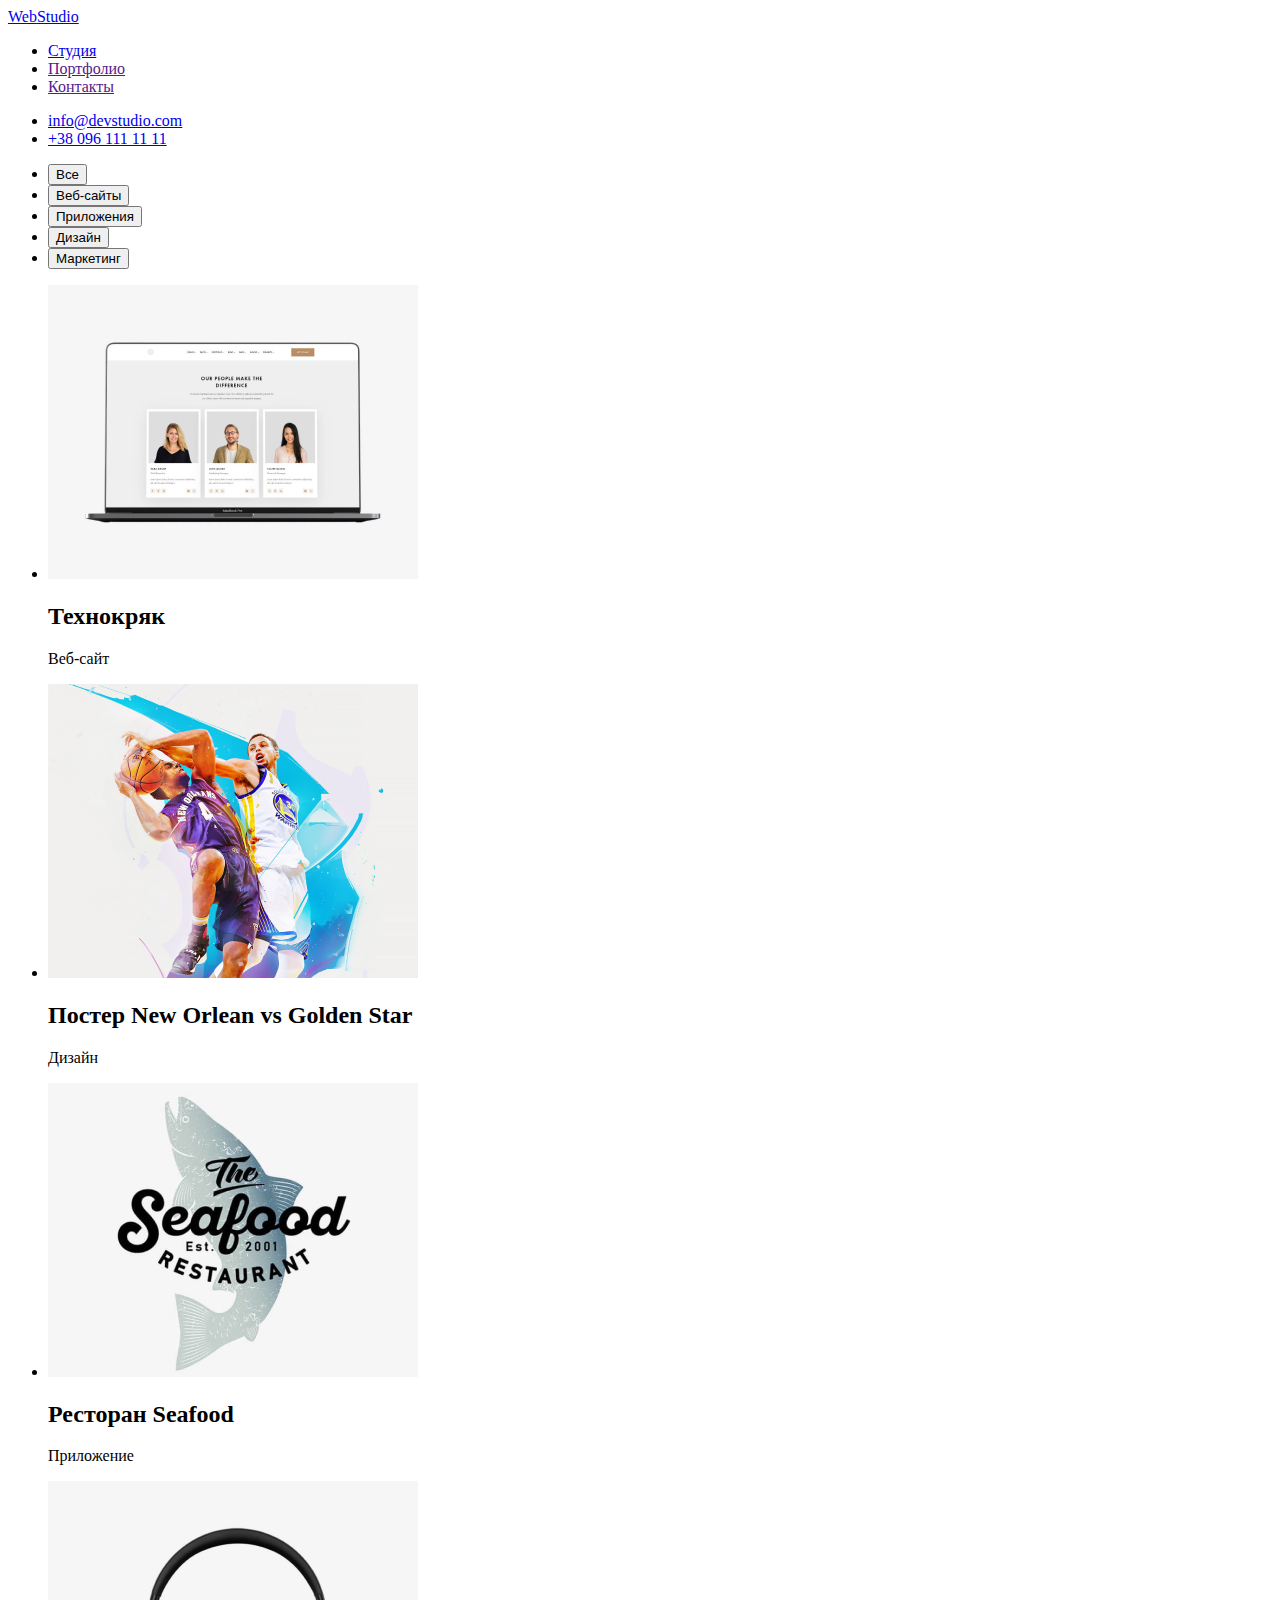
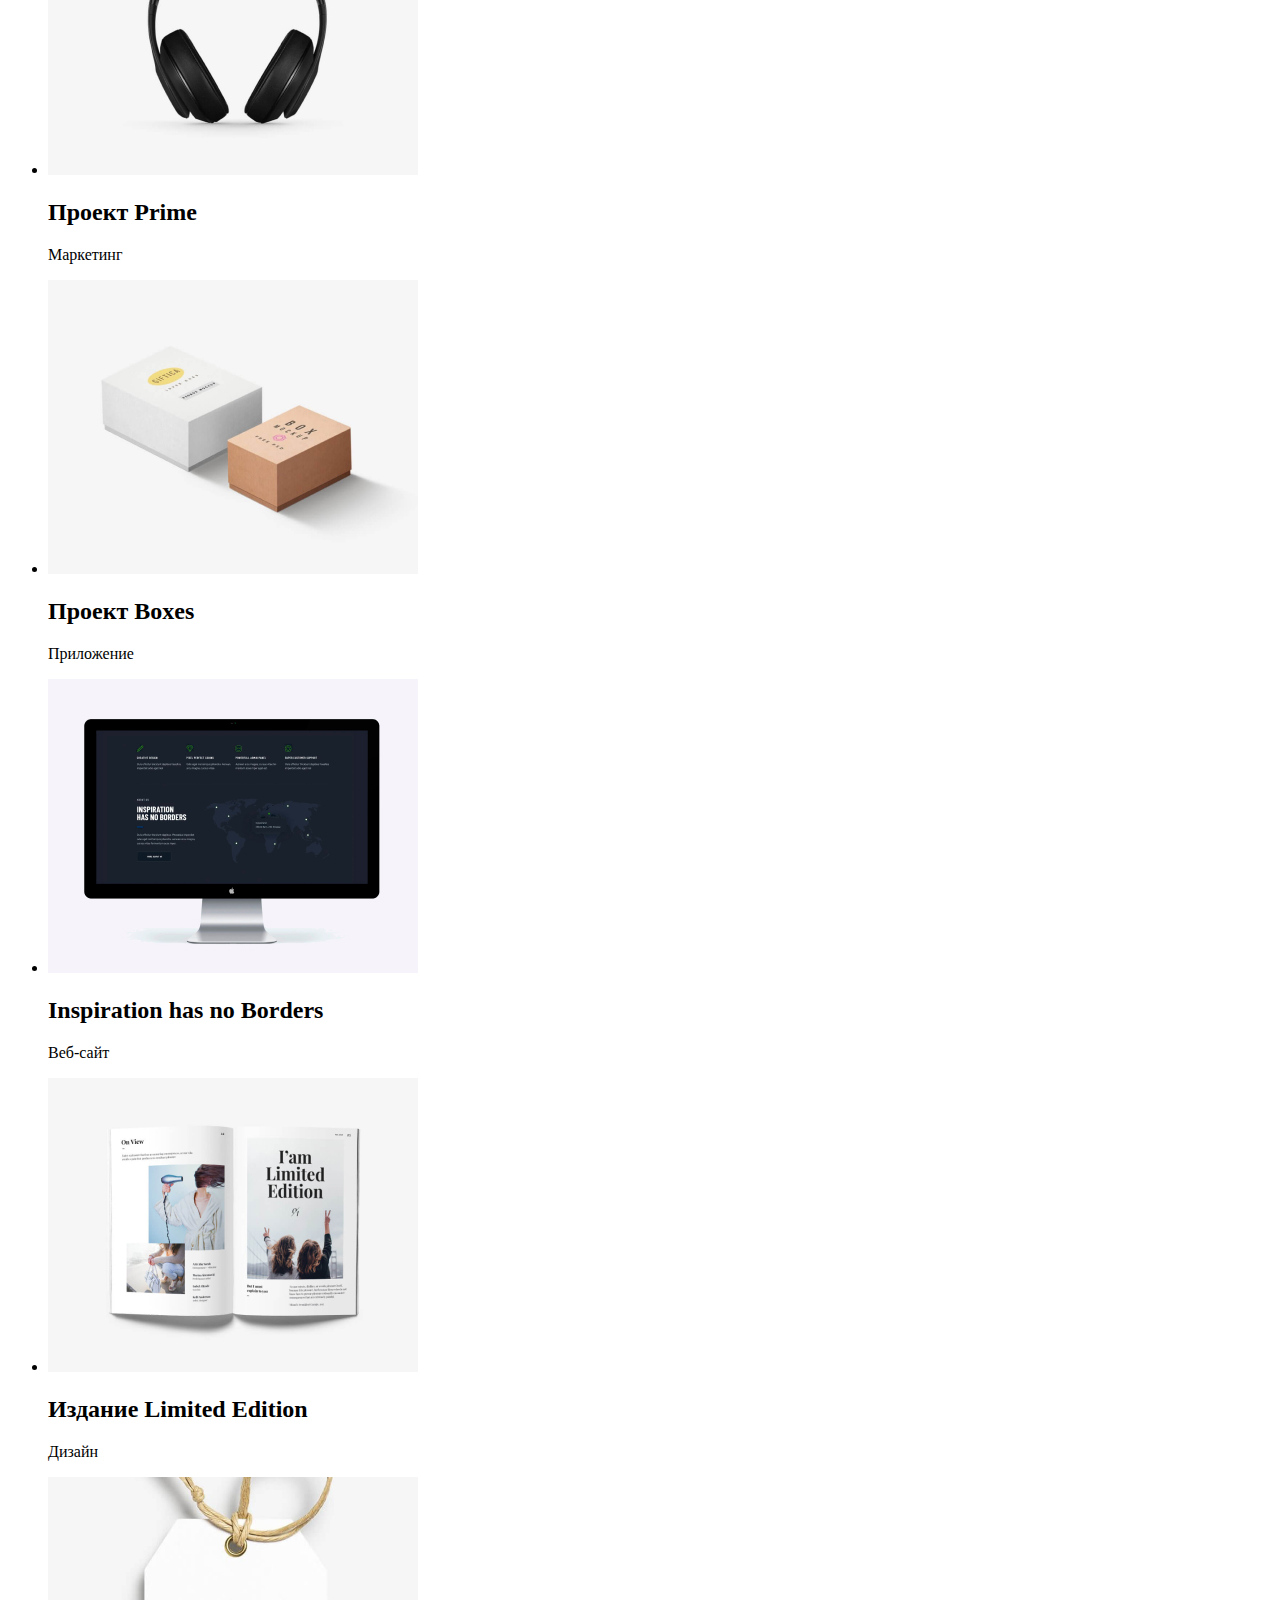
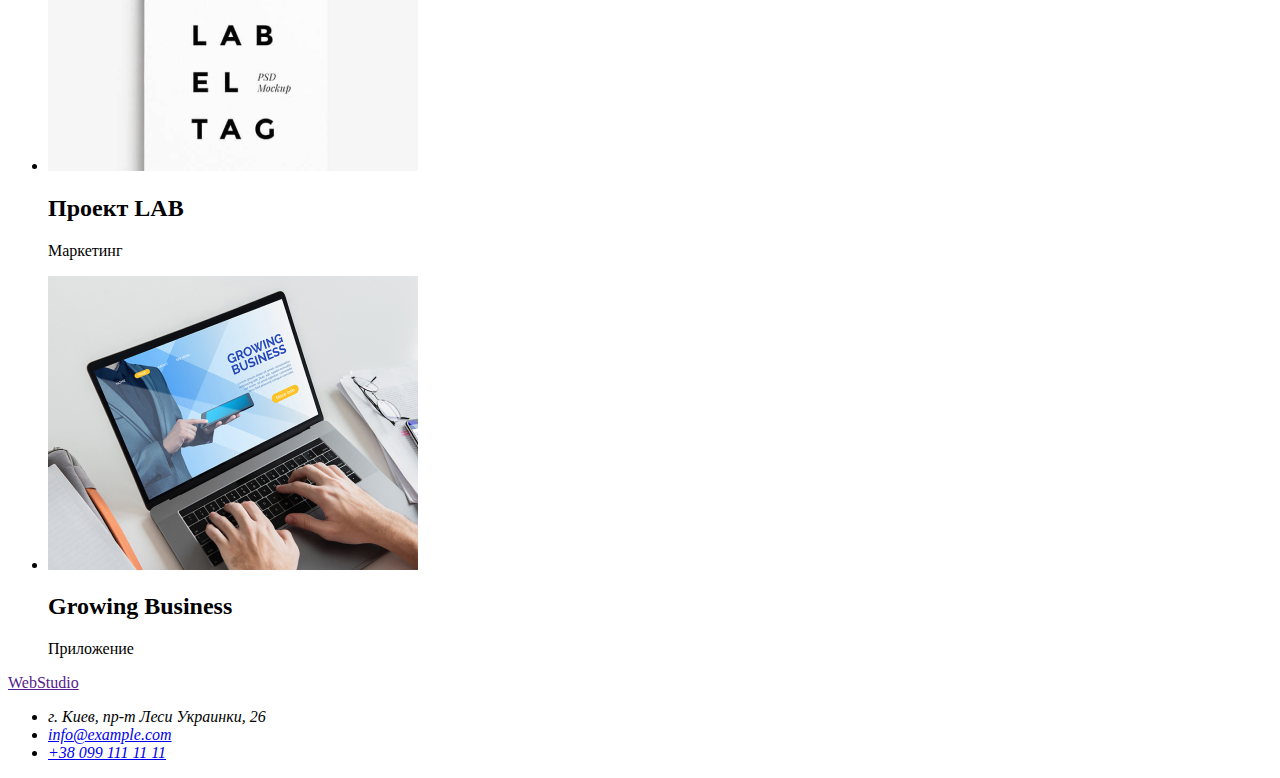
==== portfolio.html @ 27978f47 "Update portfolio.html" ====
<!DOCTYPE html>
<html lang="ru">
<head>
    <meta charset="UTF-8">
    <meta http-equiv="X-UA-Compatible" content="IE=edge">
    <meta name="viewport" content="width=device-width, initial-scale=1.0">
    <title>Портфолио</title>
</head>
<body>
    
<!--site header-->
<header>
    <nav>
        <a href="/index.html" class="logo"><span class="logo-web">Web</span><span>Studio</span>
        </a>

        <ul class="site-nav list">
            <li><a href="./index.html" class="link">Студия</a></li>
            <li><a href="" class="link">Портфолио</a></li>
            <li><a href="" class="link">Контакты</a></li>
        </ul>
    </nav>

    <ul class="site-contacts list">
        <li><a href="mailto:info@devstudio.com" class="contacts">info@devstudio.com</a></li>
        <li><a href="tel:+380961111111" class="contacts">+38 096 111 11 11</a></li>
    </ul>
</header>
<main>

<!--FILTERS-->
    <div>
        <ul>
            <li>
                <button>Все</button>
            </li>
            <li>
                <button>Веб-сайты</button>
            </li>
            <li>
                <button>Приложения</button>
            </li>
            <li>
                <button>Дизайн</button>
            </li>
            <li>
                <button>Маркетинг</button>
            </li>
        </ul>
    </div>

<!--PORTFOLIO-->
    <div>
        <ul>
            <li>
                <img src="./images/portfolio/web-sites/tehno.jpg" alt="">
                <h2>Технокряк</h2>
                <p>Веб-сайт</p>
            </li>
            <li>
                <img src="./images/portfolio/design/no-vs-gs.jpg" alt="">
                <h2>Постер <span lang="en">New Orlean vs Golden Star</span></h2>
                <p>Дизайн</p>
            </li>
            <li>
                <img src="./images/portfolio/applications/seafood.jpg" alt="">
                <h2>Ресторан <span lang="en">Seafood</span></h2>
                <p>Приложение</p>
            </li>
            <li>
                <img src="./images/portfolio/marketing/prime.jpg" alt="">
                <h2>Проект <span lang="en">Prime</span></h2>
                <p>Маркетинг</p>
            </li>
            <li>
                <img src="./images/portfolio/applications/boxes.jpg" alt="">
                <h2>Проект <span lang="en">Boxes</span></h2>
                <p>Приложение</p>
            </li>
            <li>
                <img src="./images/portfolio/web-sites/i-h-n-b.jpg" alt="">
                <h2 lang="en">Inspiration has no Borders</h2>
                <p>Веб-сайт</p>
            </li>
            <li>
                <img src="./images/portfolio/design/le.jpg" alt="">
                <h2>Издание <span lang="en">Limited Edition</span></h2>
                <p>Дизайн</p>
            </li>
            <li>
                <img src="./images/portfolio/marketing/lab.jpg" alt="">
                <h2>Проект <span lang="en">LAB</span></h2>
                <p>Маркетинг</p>
            </li>
            <li>
                <img src="./images/portfolio/applications/gb.jpg" alt="">
                <h2 lang="en">Growing Business</h2>
                <p>Приложение</p>
            </li>
        </ul>
    </div>

</main>

<!--Footer-->
<footer>
    <a href="">WebStudio</a>
    <!--Address-->
    <address>
        <ul>
            <li>г. Киев, пр-т Леси Украинки, 26</li>
            <li>
                <a href="mailto:info@example.com">info@example.com</a>
            </li>
            <li>
                <a href="tel:+380991111111">+38 099 111 11 11</a>
            </li>
        </ul>
    </address>
</footer>
</body>
</html>
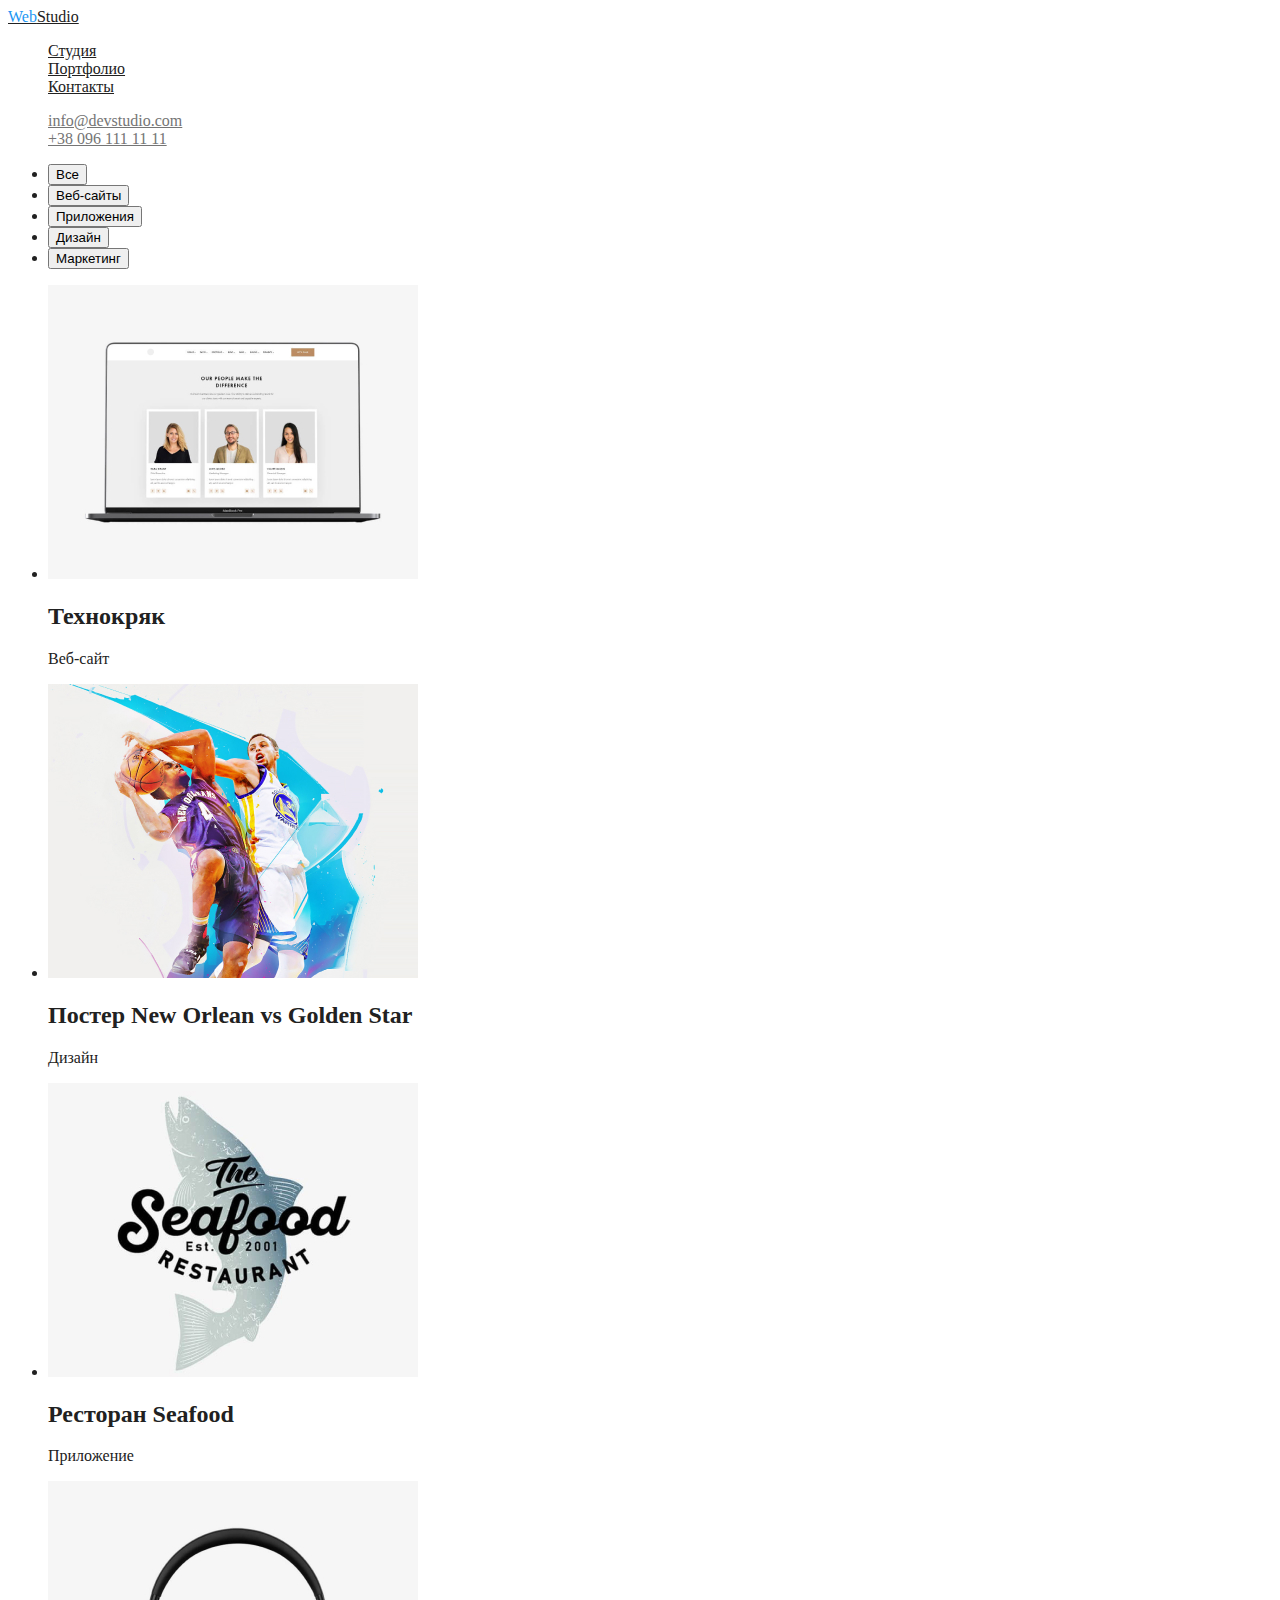
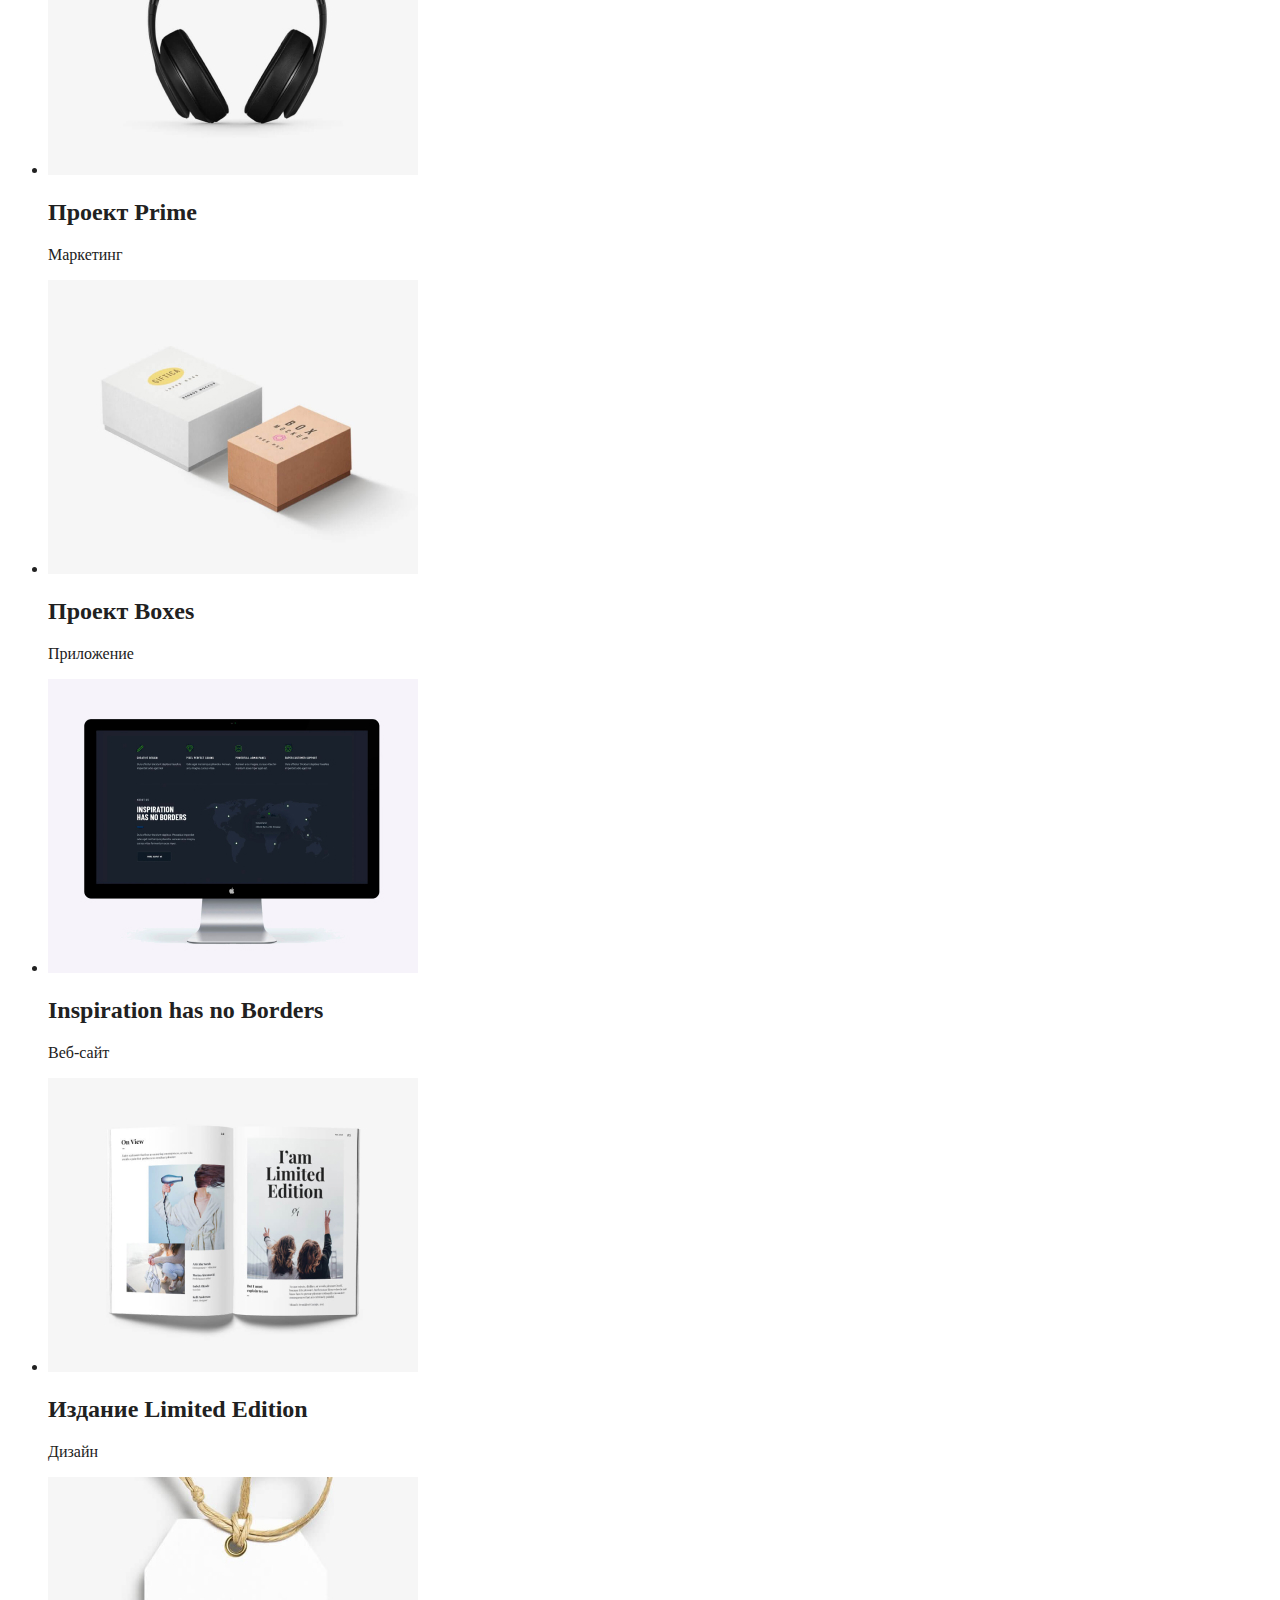
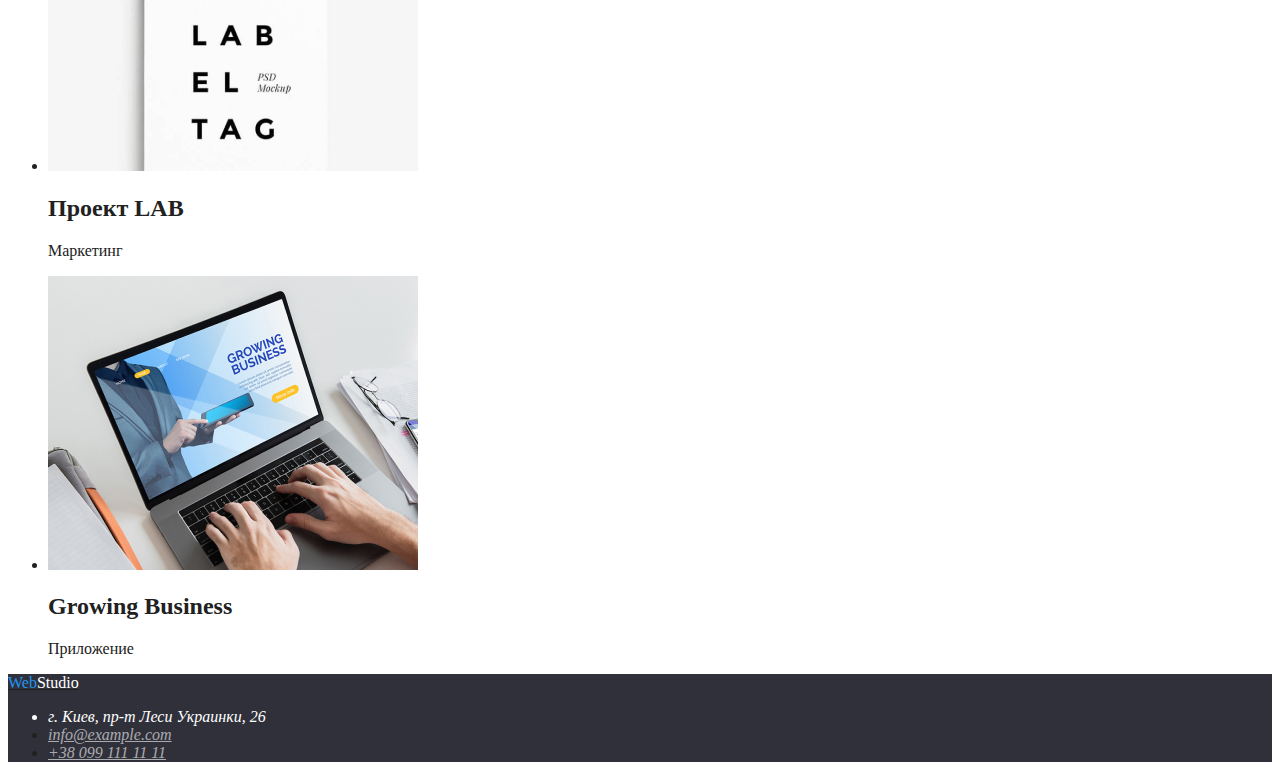
==== commit 4a75131b: "update FOOTER" ====
--- a/portfolio.html
+++ b/portfolio.html
@@ -5,6 +5,7 @@
     <meta http-equiv="X-UA-Compatible" content="IE=edge">
     <meta name="viewport" content="width=device-width, initial-scale=1.0">
     <title>Портфолио</title>
+    <link rel="stylesheet" href="./css/styles.css">
 </head>
 <body>
     
@@ -104,16 +105,17 @@
 
 <!--Footer-->
 <footer>
-    <a href="">WebStudio</a>
+    <a href="/index.html" class="logo"><span class="logo-web">Web</span><span class="logo-studio">Studio</span></a>
+
     <!--Address-->
-    <address>
+    <address class="address">
         <ul>
-            <li>г. Киев, пр-т Леси Украинки, 26</li>
+            <li class="address-in-map">г. Киев, пр-т Леси Украинки, 26</li>
             <li>
-                <a href="mailto:info@example.com">info@example.com</a>
+                <a href="mailto:info@example.com" class="mail">info@example.com</a>
             </li>
             <li>
-                <a href="tel:+380991111111">+38 099 111 11 11</a>
+                <a href="tel:+380991111111" class="tel">+38 099 111 11 11</a>
             </li>
         </ul>
     </address>
--- a/css/styles.css
+++ b/css/styles.css
@@ -0,0 +1,93 @@
+/*INDEX.html styles*/
+
+/* priority text color #212121 */
+/* secondary color of the text #757575 */
+/* emphasis #2196F3 */
+/* wight color #FFFFFF */
+/* main color background #FFFFFF */
+/* secondary background color #2F303A */
+/* third color background #F5F4FA */
+
+:root {
+  --priority-text-color: #212121;
+  --title-text-color: #757575;
+  --accent-color: #2196f3;
+  --wight-color: #ffffff;
+  --secondary-background-color: #2f303a;
+  --team-background-color: #f5f4fa;
+  --address-color: rgba(255, 255, 255, 0.6);
+}
+
+body {
+  background-color: var(--wight-color);
+  color: var(--priority-text-color);
+}
+
+/*LOGO*/
+.logo {
+  color: var(--priority-text-color);
+}
+.logo-web {
+  color: var(--accent-color);
+}
+.logo-studio {
+  color: var(--wight-color);
+}
+
+/*HEDER*/
+.list {
+  list-style: none;
+}
+.site-nav .link {
+  color: var(--priority-text-color);
+}
+.site-nav .link:hover,
+.site-nav .link:focus {
+  color: var(--accent-color);
+}
+.site-contacts .contacts {
+  color: var(--title-text-color);
+}
+.site-contacts .contacts:hover,
+.site-contacts .contacts:focus {
+  color: var(--accent-color);
+}
+
+/*HERO*/
+.hero-text {
+  color: var(--wight-color);
+}
+.hero-btn {
+  background-color: var(--accent-color);
+  color: var(--wight-color);
+}
+.hero {
+  background-color: var(--secondary-background-color);
+}
+
+/*OUR TEAM*/
+.team-profession {
+  color: var(--title-text-color);
+}
+.team {
+  background-color: var(--team-background-color);
+}
+
+/*FEATURES*/
+.features-item {
+  color: var(--title-text-color);
+}
+
+/*FOOTER*/
+footer {
+  background-color: var(--secondary-background-color);
+}
+
+/*ADDRESS*/
+.address-in-map {
+  color: var(--wight-color);
+}
+.tel,
+.mail {
+  color: var(--address-color);
+}
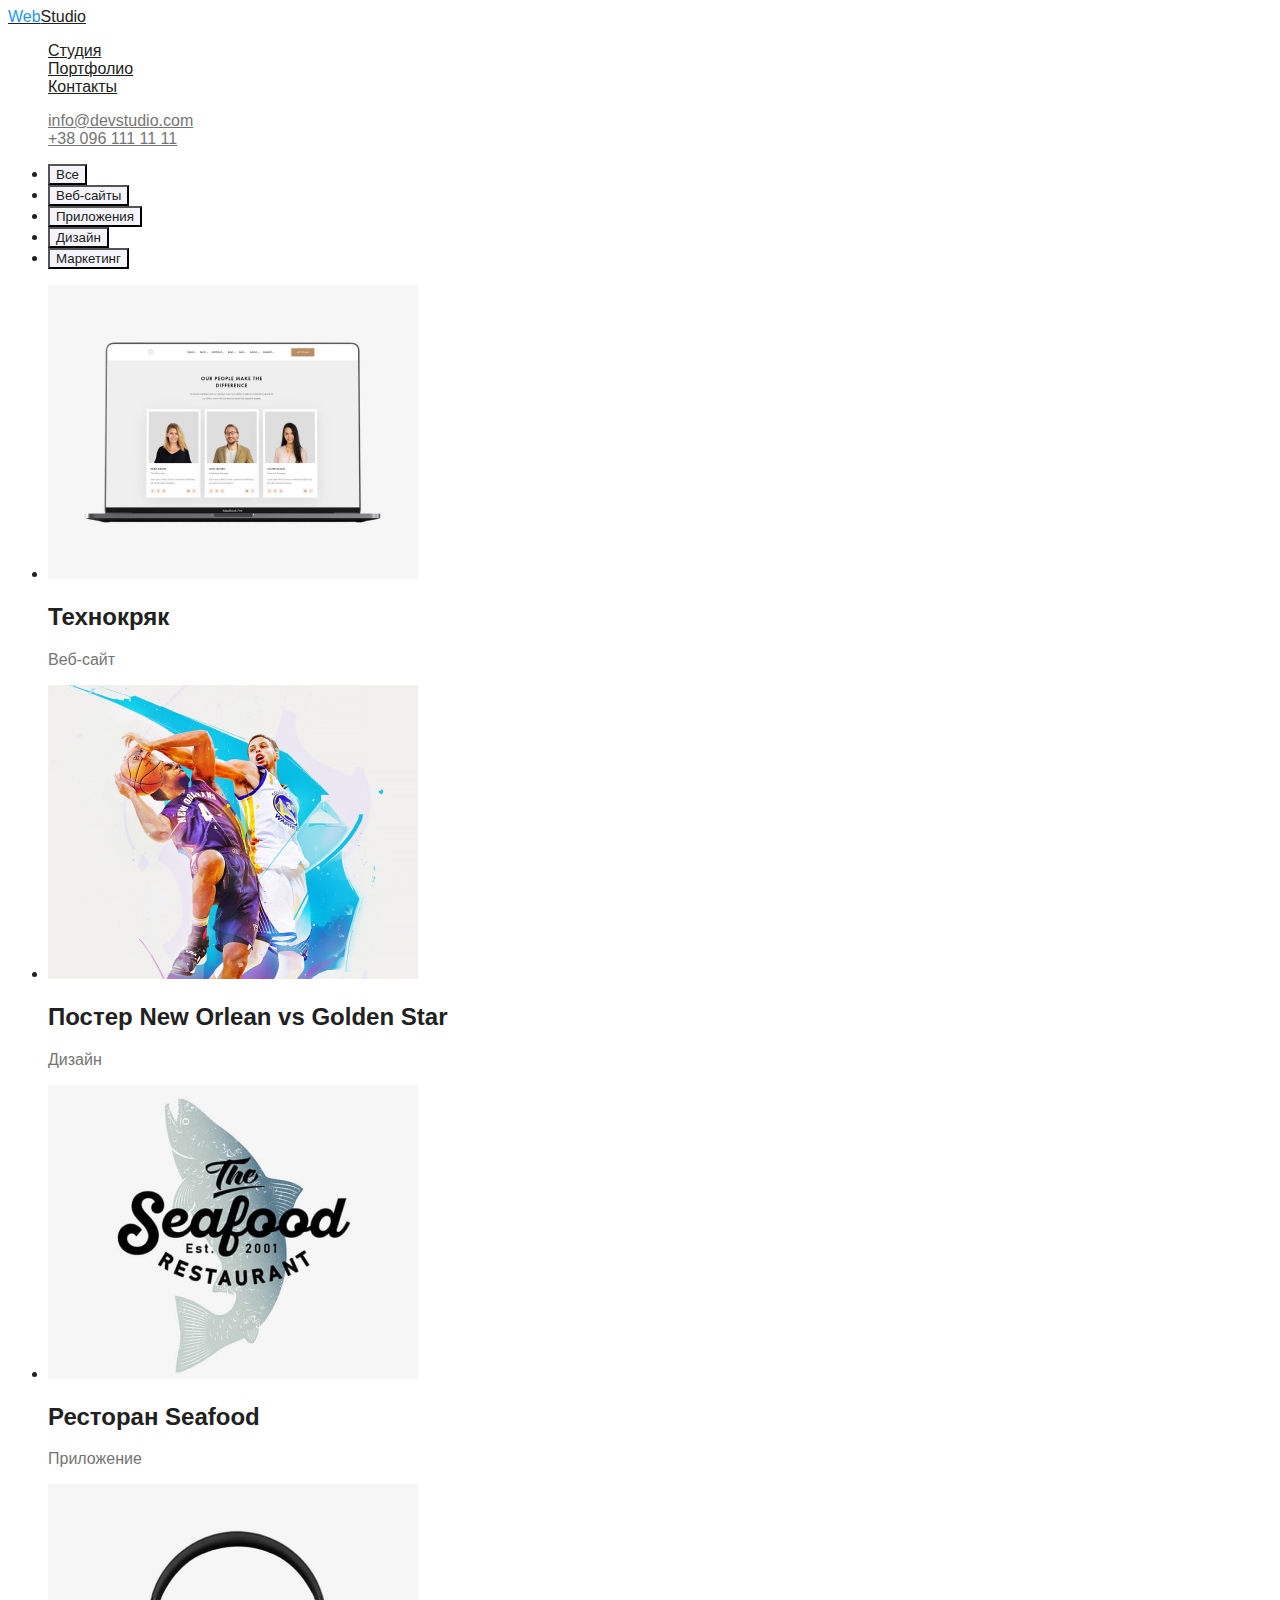
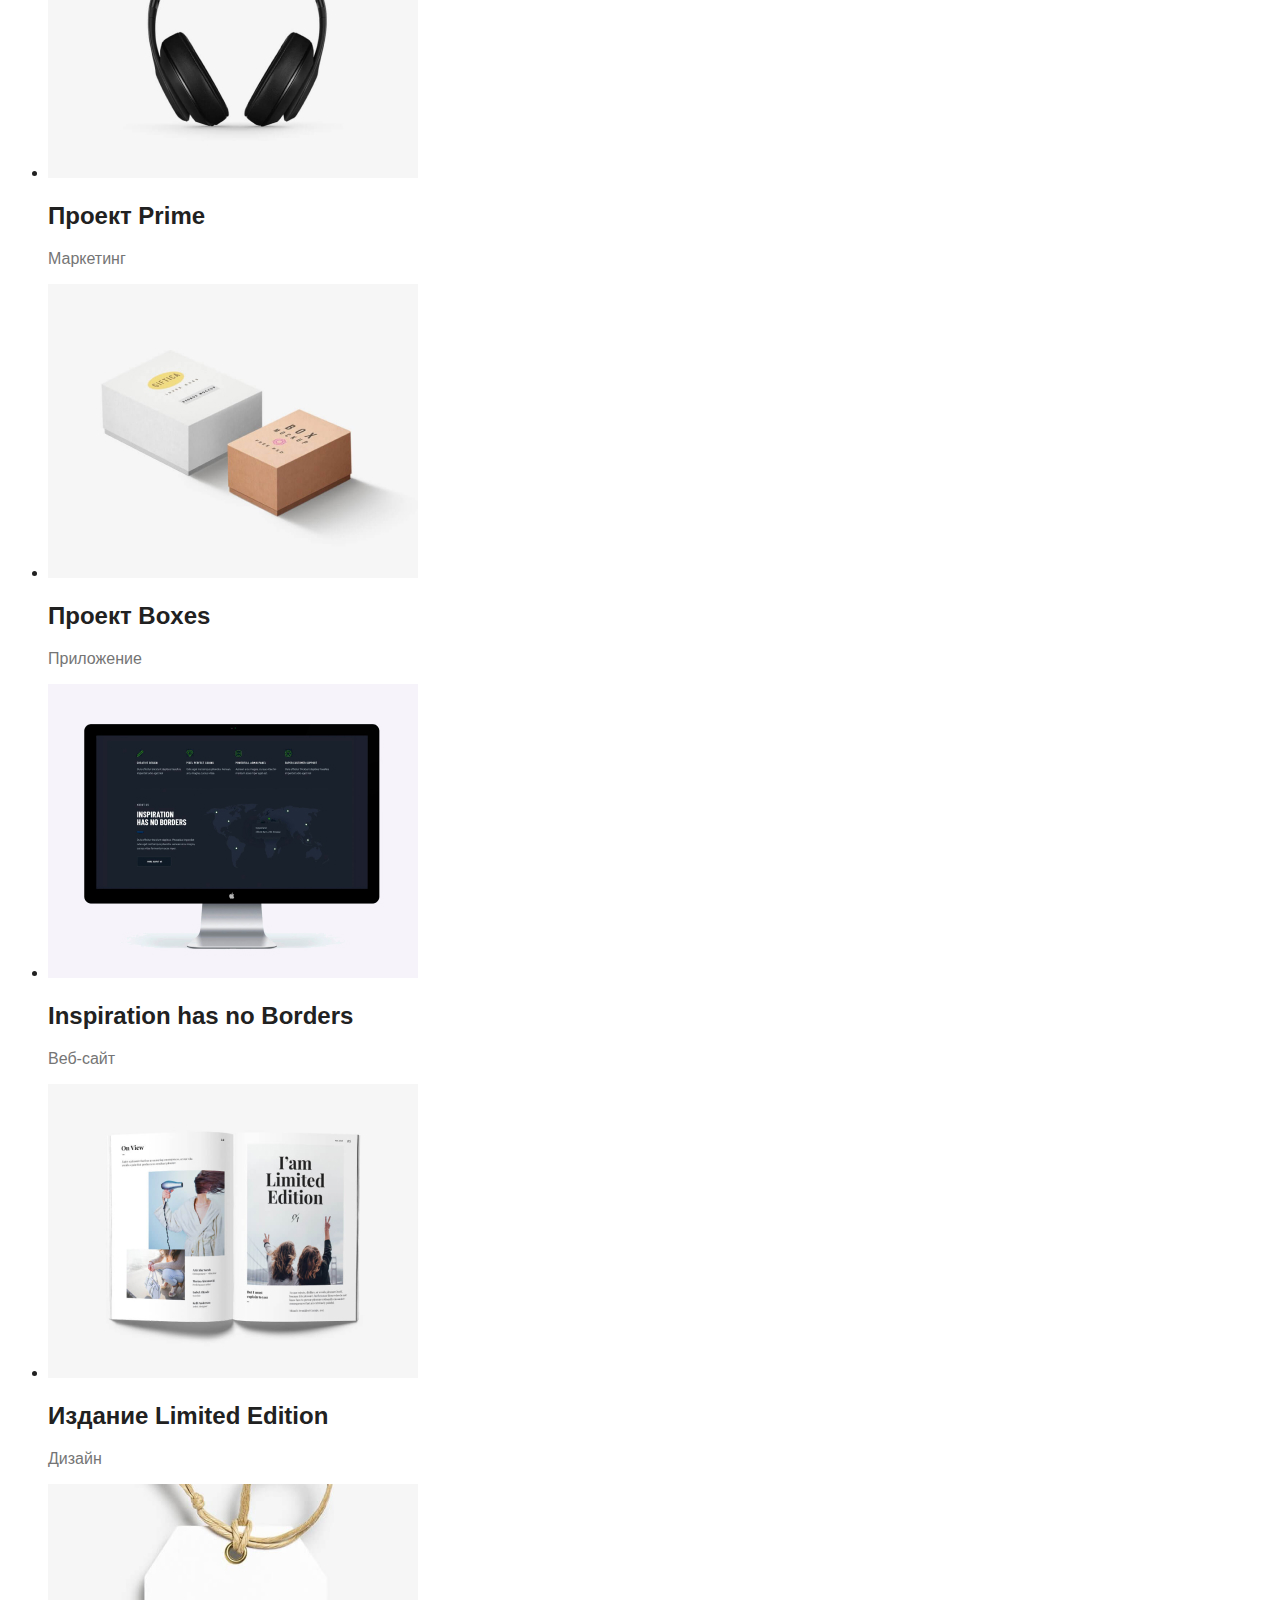
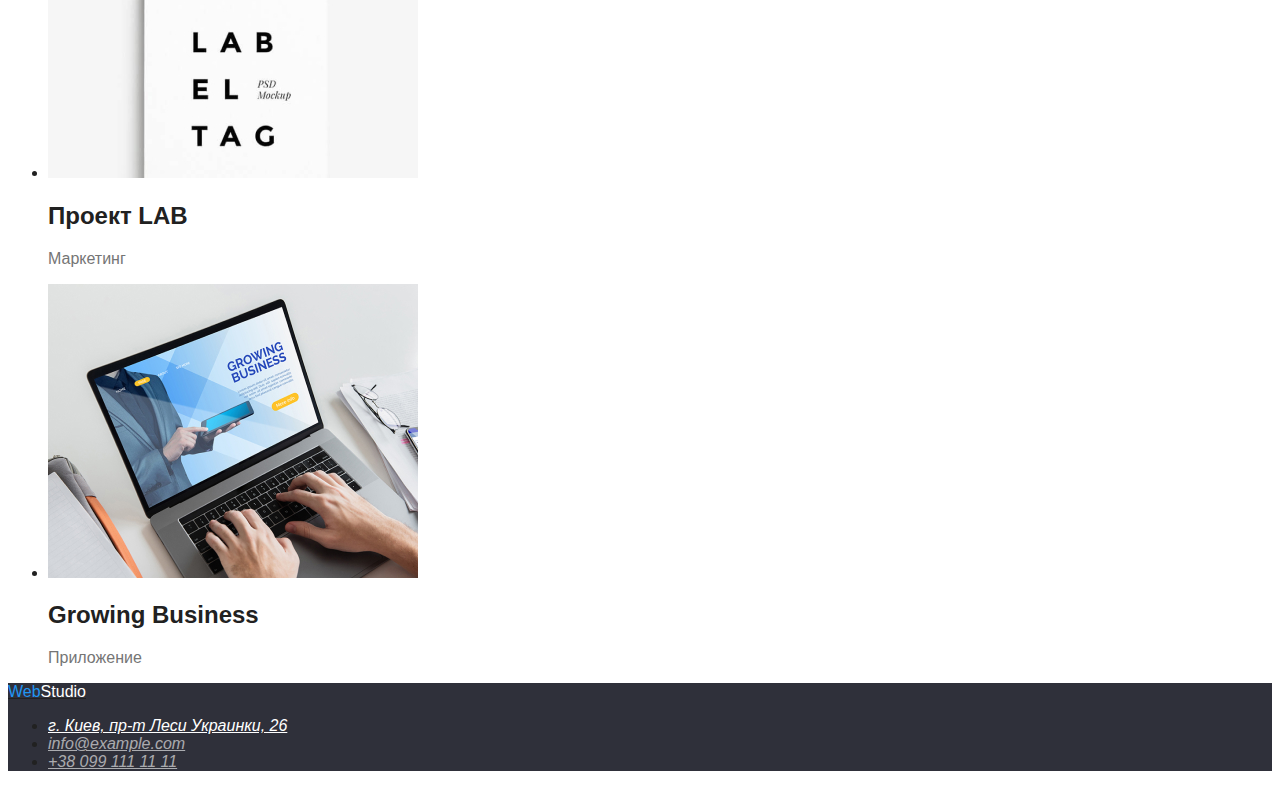
==== commit 6735cb0d: "add ALT for img and SIZE" ====
--- a/portfolio.html
+++ b/portfolio.html
@@ -5,6 +5,7 @@
     <meta http-equiv="X-UA-Compatible" content="IE=edge">
     <meta name="viewport" content="width=device-width, initial-scale=1.0">
     <title>Портфолио</title>
+    <link rel="preconnect" href="https://fonts.gstatic.com">
     <link rel="stylesheet" href="./css/styles.css">
 </head>
 <body>
@@ -30,73 +31,73 @@
 <main>
 
 <!--FILTERS-->
-    <div>
+    <div class="filters">
         <ul>
             <li>
-                <button>Все</button>
+                <button type="button" class="filters-button">Все</button>
             </li>
             <li>
-                <button>Веб-сайты</button>
+                <button type="button" class="filters-button">Веб-сайты</button>
             </li>
             <li>
-                <button>Приложения</button>
+                <button type="button" class="filters-button">Приложения</button>
             </li>
             <li>
-                <button>Дизайн</button>
+                <button type="button" class="filters-button">Дизайн</button>
             </li>
             <li>
-                <button>Маркетинг</button>
+                <button type="button" class="filters-button">Маркетинг</button>
             </li>
         </ul>
     </div>
 
-<!--PORTFOLIO-->
-    <div>
+<!--PICTURES-->
+    <div class="pictures">
         <ul>
             <li>
-                <img src="./images/portfolio/web-sites/tehno.jpg" alt="">
-                <h2>Технокряк</h2>
-                <p>Веб-сайт</p>
+                <img src="./images/portfolio/web-sites/tehno.jpg" alt="Главная страница сайта Технокряк" width="370" height-="294">
+                <h2 class="pictures-title">Технокряк</h2>
+                <p class="pictures-text">Веб-сайт</p>
             </li>
             <li>
-                <img src="./images/portfolio/design/no-vs-gs.jpg" alt="">
-                <h2>Постер <span lang="en">New Orlean vs Golden Star</span></h2>
-                <p>Дизайн</p>
+                <img src="./images/portfolio/design/no-vs-gs.jpg" alt="Два баскетболиста" width="370" height-="294">
+                <h2 class="pictures-title">Постер <span lang="en">New Orlean vs Golden Star</span></h2>
+                <p class="pictures-text">Дизайн</p>
             </li>
             <li>
-                <img src="./images/portfolio/applications/seafood.jpg" alt="">
-                <h2>Ресторан <span lang="en">Seafood</span></h2>
-                <p>Приложение</p>
+                <img src="./images/portfolio/applications/seafood.jpg" alt="Логотип ресторана Seafood" width="370" height-="294">
+                <h2 class="pictures-title">Ресторан <span lang="en">Seafood</span></h2>
+                <p class="pictures-text">Приложение</p>
             </li>
             <li>
-                <img src="./images/portfolio/marketing/prime.jpg" alt="">
-                <h2>Проект <span lang="en">Prime</span></h2>
-                <p>Маркетинг</p>
+                <img src="./images/portfolio/marketing/prime.jpg" alt="Наушники" width="370" height-="294">
+                <h2 class="pictures-title">Проект <span lang="en">Prime</span></h2>
+                <p class="pictures-text">Маркетинг</p>
             </li>
             <li>
-                <img src="./images/portfolio/applications/boxes.jpg" alt="">
-                <h2>Проект <span lang="en">Boxes</span></h2>
-                <p>Приложение</p>
+                <img src="./images/portfolio/applications/boxes.jpg" alt="Две коробки:белая и коричневая" width="370" height-="294">
+                <h2 class="pictures-title">Проект <span lang="en">Boxes</span></h2>
+                <p class="pictures-text">Приложение</p>
             </li>
             <li>
-                <img src="./images/portfolio/web-sites/i-h-n-b.jpg" alt="">
-                <h2 lang="en">Inspiration has no Borders</h2>
-                <p>Веб-сайт</p>
+                <img src="./images/portfolio/web-sites/i-h-n-b.jpg" alt="Главная страница сайта Inspiration has no Borders" width="370" height-="294">
+                <h2 lang="en" class="pictures-title">Inspiration has no Borders</h2>
+                <p class="pictures-text">Веб-сайт</p>
             </li>
             <li>
-                <img src="./images/portfolio/design/le.jpg" alt="">
-                <h2>Издание <span lang="en">Limited Edition</span></h2>
-                <p>Дизайн</p>
+                <img src="./images/portfolio/design/le.jpg" alt="Развертка книги" width="370" height-="294">
+                <h2 class="pictures-title">Издание <span lang="en">Limited Edition</span></h2>
+                <p class="pictures-text">Дизайн</p>
             </li>
             <li>
-                <img src="./images/portfolio/marketing/lab.jpg" alt="">
-                <h2>Проект <span lang="en">LAB</span></h2>
-                <p>Маркетинг</p>
+                <img src="./images/portfolio/marketing/lab.jpg" alt="Белая этикетка" width="370" height-="294">
+                <h2 class="pictures-title">Проект <span lang="en">LAB</span></h2>
+                <p class="pictures-text">Маркетинг</p>
             </li>
             <li>
-                <img src="./images/portfolio/applications/gb.jpg" alt="">
-                <h2 lang="en">Growing Business</h2>
-                <p>Приложение</p>
+                <img src="./images/portfolio/applications/gb.jpg" alt="Интерфейс приложения Growing Business" width="370" height-="294">
+                <h2 lang="en" class="pictures-title">Growing Business</h2>
+                <p class="pictures-text">Приложение</p>
             </li>
         </ul>
     </div>
@@ -110,7 +111,8 @@
     <!--Address-->
     <address class="address">
         <ul>
-            <li class="address-in-map">г. Киев, пр-т Леси Украинки, 26</li>
+            <li> <a href="https://goo.gl/maps/oQdtfQdhAtJSonEbA" class="address-in-map">г. Киев, пр-т Леси Украинки, 26</a>
+            </li>
             <li>
                 <a href="mailto:info@example.com" class="mail">info@example.com</a>
             </li>
--- a/css/styles.css
+++ b/css/styles.css
@@ -21,6 +21,7 @@
 body {
   background-color: var(--wight-color);
   color: var(--priority-text-color);
+  font-family: "Roboto", sans-serif;
 }
 
 /*LOGO*/
@@ -42,7 +43,8 @@
   color: var(--priority-text-color);
 }
 .site-nav .link:hover,
-.site-nav .link:focus {
+.site-nav .link:focus,
+.site-nav .link:active {
   color: var(--accent-color);
 }
 .site-contacts .contacts {
@@ -56,10 +58,13 @@
 /*HERO*/
 .hero-text {
   color: var(--wight-color);
+  text-transform: uppercase;
 }
 .hero-btn {
+  font-family: "Roboto", sans-serif;
   background-color: var(--accent-color);
   color: var(--wight-color);
+  cursor: pointer;
 }
 .hero {
   background-color: var(--secondary-background-color);
@@ -91,3 +96,28 @@
 .mail {
   color: var(--address-color);
 }
+
+/*PORTFOLIO.HTML*/
+
+/*FILTERS*/
+.filters-button {
+  color: var(--priority-text-color);
+  background-color: var(--team-background-color);
+  font-family: "Roboto", sans-serif;
+  cursor: pointer;
+}
+.filters-button:hover,
+.filters-button:focus,
+.filters-button:active,
+.filters-button:visited {
+  background-color: var(--accent-color);
+  color: var(--team-background-color);
+}
+/*PICTURES*/
+
+.pictures-title {
+  color: var(--priority-text-color);
+}
+.pictures-text {
+  color: var(--title-text-color);
+}
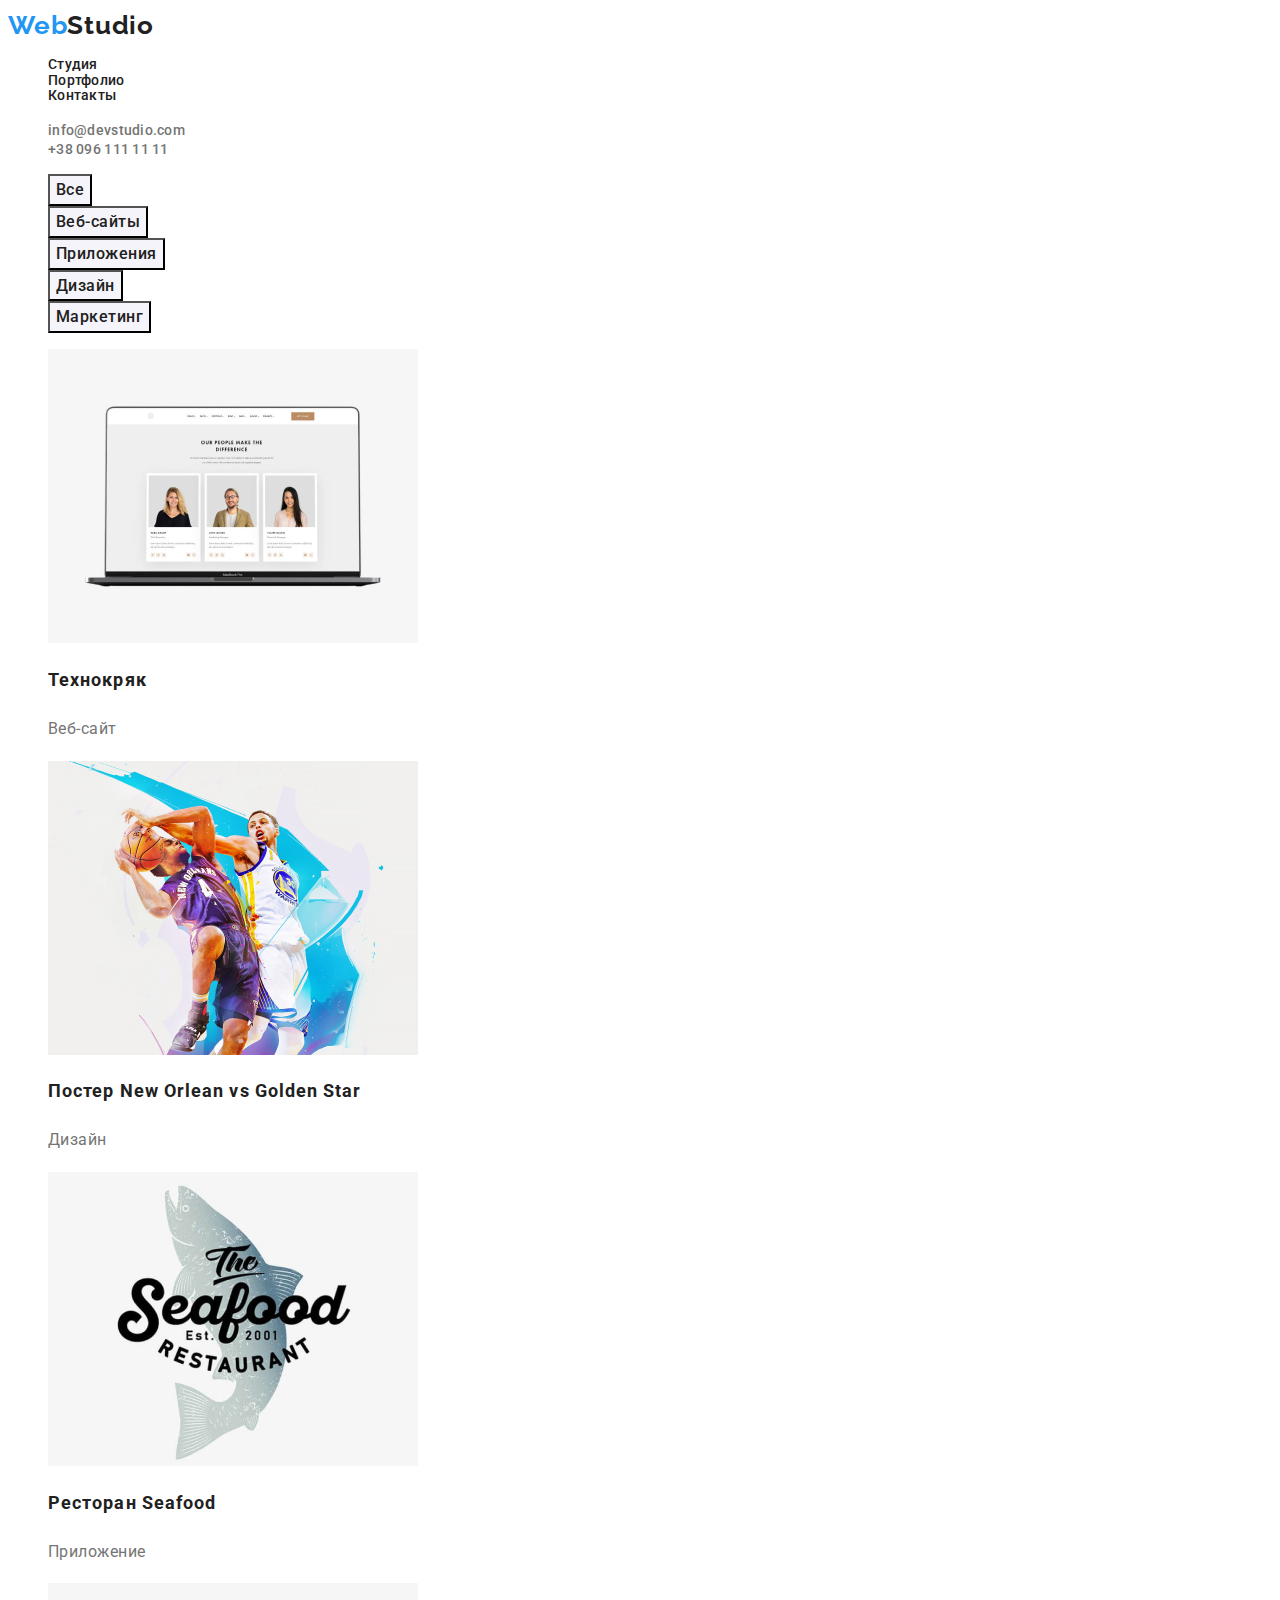
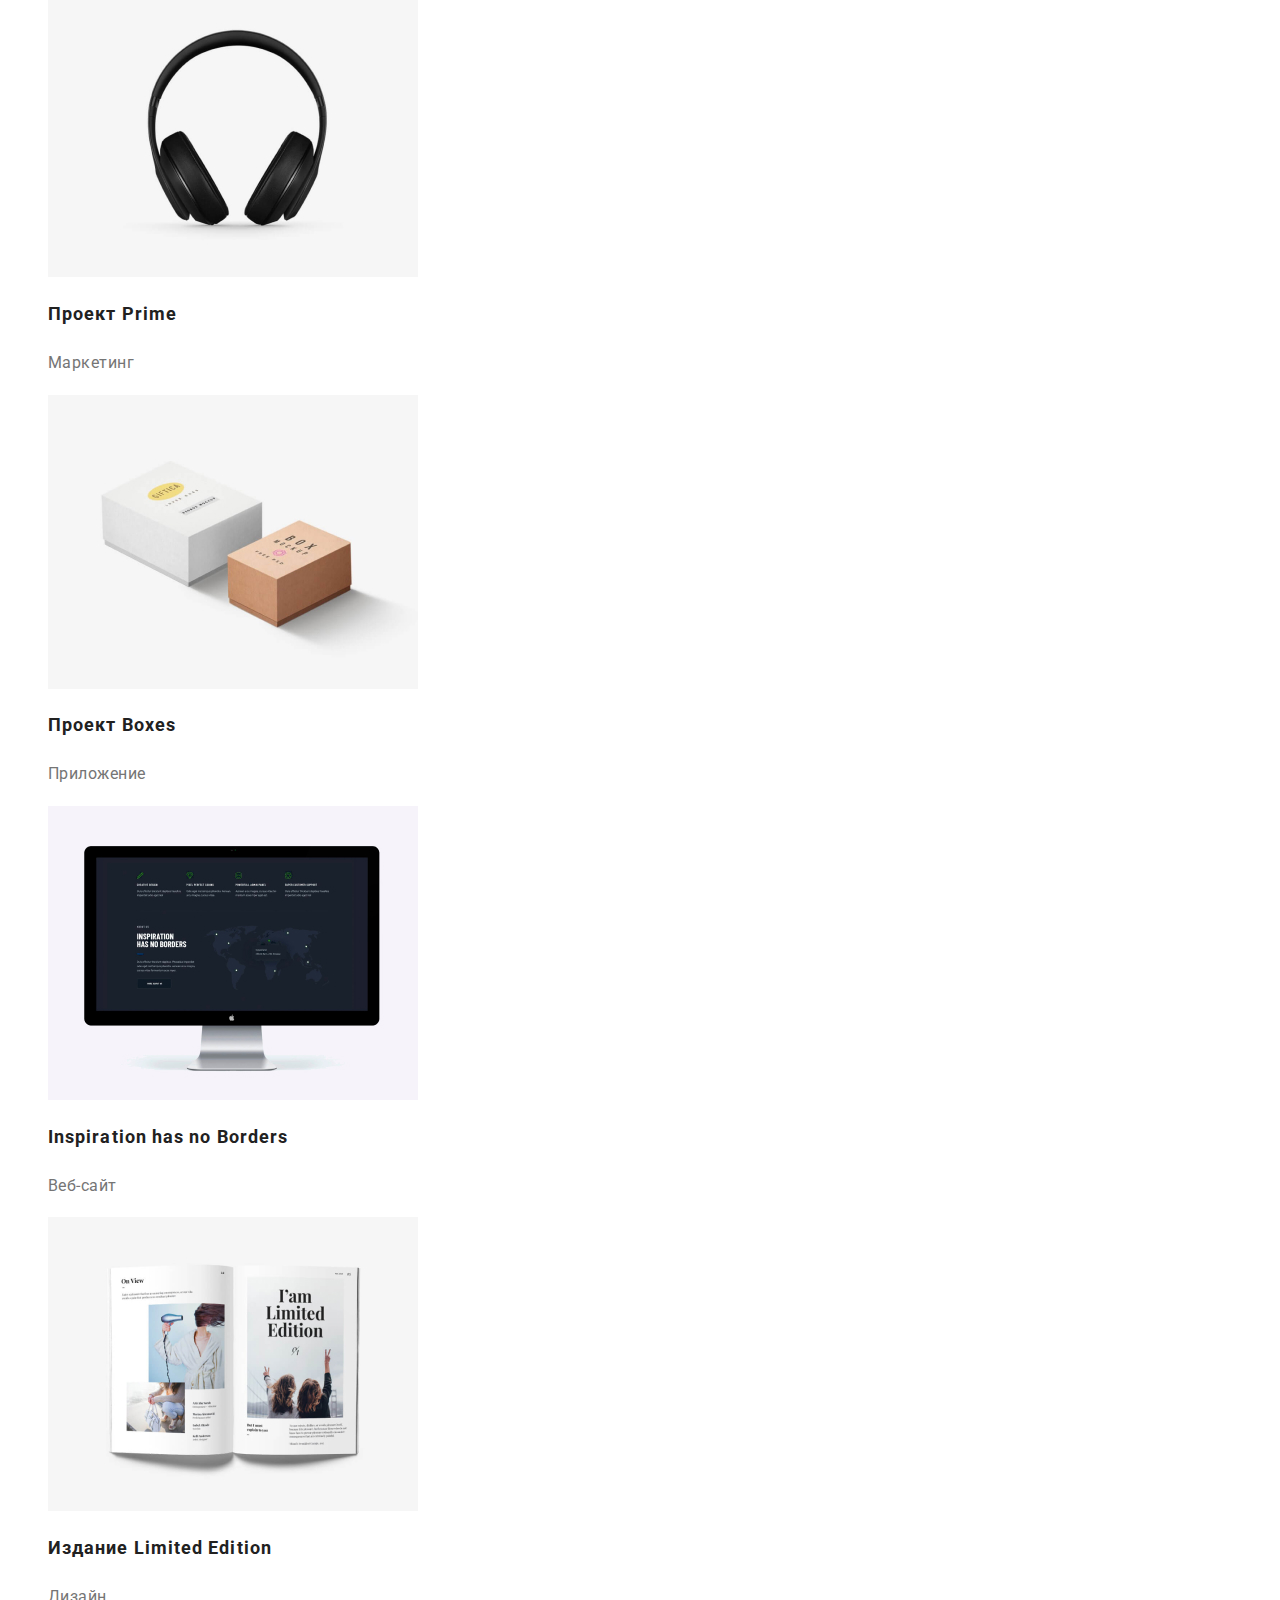
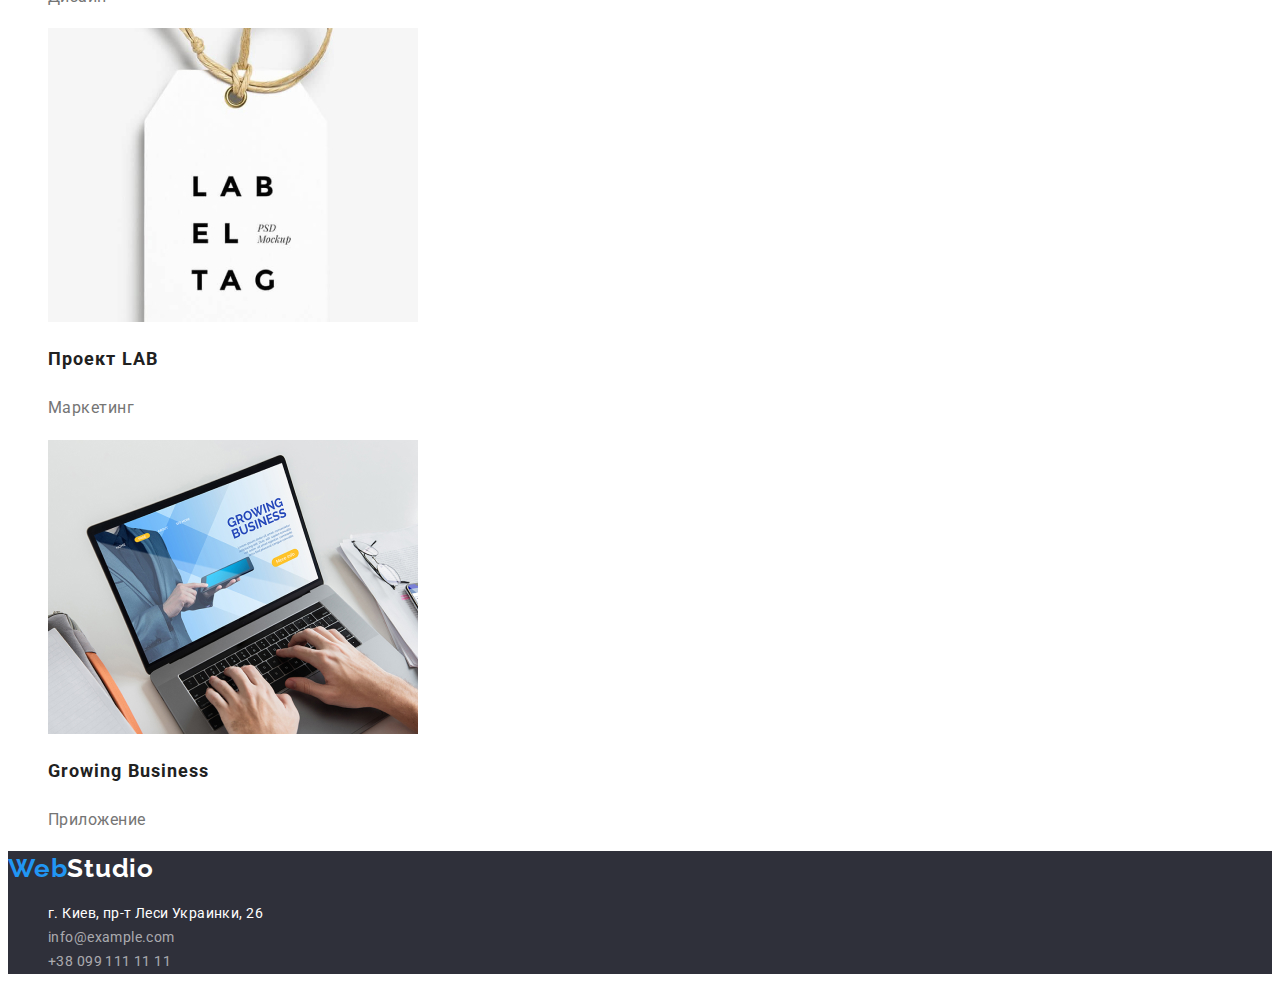
==== commit 955c793b: "Update portfolio.html" ====
--- a/portfolio.html
+++ b/portfolio.html
@@ -6,118 +6,158 @@
     <meta name="viewport" content="width=device-width, initial-scale=1.0">
     <title>Портфолио</title>
     <link rel="preconnect" href="https://fonts.gstatic.com">
+    <link href="https://fonts.googleapis.com/css2?family=Raleway:wght@700&family=Roboto:wght@400;500;700;900&display=swap"
+        rel="stylesheet">
+    <link rel="stylesheet" href="https://cdnjs.cloudflare.com/ajax/libs/modern-normalize/0.2.0/modern-normalize.css"
+        integrity="sha512-oxqL25oMBPTFLK5OOR4U/Y//5oyc+3B8MJVTuGD2FLdyA+VXlhKMyQ7YjHNSI5+CLk0UdMLw1lV64dDuT1Batw=="
+        crossorigin="anonymous" />
     <link rel="stylesheet" href="./css/styles.css">
+  
 </head>
 <body>
     
-<!--site header-->
-<header>
-    <nav>
-        <a href="/index.html" class="logo"><span class="logo-web">Web</span><span>Studio</span>
-        </a>
-
-        <ul class="site-nav list">
-            <li><a href="./index.html" class="link">Студия</a></li>
-            <li><a href="" class="link">Портфолио</a></li>
-            <li><a href="" class="link">Контакты</a></li>
-        </ul>
+<!--HEDER-->
+<header class="heder">
+    <nav class="navigation">
+        <a href="/index.html" class="logo link" lang="en"><span class="logo-web">Web</span>Studio</a>
+        <ul class="navigation-list list">
+            <li class="navigation-item">
+                <a href="./index.html" class="navigation-link link">Студия</a>
+            </li>
+            <li class="navigation-item">
+                <a href="./portfolio.html" class="navigation-link link">Портфолио</a>
+            </li>
+            <li class="navigation-item">
+                <a href="" class="navigation-link link">Контакты</a>
+                </li>
+            </ul>
     </nav>
 
     <ul class="site-contacts list">
-        <li><a href="mailto:info@devstudio.com" class="contacts">info@devstudio.com</a></li>
-        <li><a href="tel:+380961111111" class="contacts">+38 096 111 11 11</a></li>
+        <li>
+            <a href="mailto:info@devstudio.com" class="contacts link">info@devstudio.com</a>
+        </li>
+        <li>
+            <a href="tel:+380961111111" class="contacts link">+38 096 111 11 11</a>
+        </li>
     </ul>
 </header>
-<main>
+    <main>
+        <section class="portfolio">
 
-<!--FILTERS-->
-    <div class="filters">
-        <ul>
-            <li>
-                <button type="button" class="filters-button">Все</button>
-            </li>
-            <li>
-                <button type="button" class="filters-button">Веб-сайты</button>
-            </li>
-            <li>
-                <button type="button" class="filters-button">Приложения</button>
-            </li>
-            <li>
-                <button type="button" class="filters-button">Дизайн</button>
-            </li>
-            <li>
-                <button type="button" class="filters-button">Маркетинг</button>
-            </li>
-        </ul>
-    </div>
-
-<!--PICTURES-->
-    <div class="pictures">
-        <ul>
-            <li>
-                <img src="./images/portfolio/web-sites/tehno.jpg" alt="Главная страница сайта Технокряк" width="370" height-="294">
-                <h2 class="pictures-title">Технокряк</h2>
-                <p class="pictures-text">Веб-сайт</p>
-            </li>
-            <li>
-                <img src="./images/portfolio/design/no-vs-gs.jpg" alt="Два баскетболиста" width="370" height-="294">
-                <h2 class="pictures-title">Постер <span lang="en">New Orlean vs Golden Star</span></h2>
-                <p class="pictures-text">Дизайн</p>
-            </li>
-            <li>
-                <img src="./images/portfolio/applications/seafood.jpg" alt="Логотип ресторана Seafood" width="370" height-="294">
-                <h2 class="pictures-title">Ресторан <span lang="en">Seafood</span></h2>
-                <p class="pictures-text">Приложение</p>
-            </li>
-            <li>
-                <img src="./images/portfolio/marketing/prime.jpg" alt="Наушники" width="370" height-="294">
-                <h2 class="pictures-title">Проект <span lang="en">Prime</span></h2>
-                <p class="pictures-text">Маркетинг</p>
-            </li>
-            <li>
-                <img src="./images/portfolio/applications/boxes.jpg" alt="Две коробки:белая и коричневая" width="370" height-="294">
-                <h2 class="pictures-title">Проект <span lang="en">Boxes</span></h2>
-                <p class="pictures-text">Приложение</p>
-            </li>
-            <li>
-                <img src="./images/portfolio/web-sites/i-h-n-b.jpg" alt="Главная страница сайта Inspiration has no Borders" width="370" height-="294">
-                <h2 lang="en" class="pictures-title">Inspiration has no Borders</h2>
-                <p class="pictures-text">Веб-сайт</p>
-            </li>
-            <li>
-                <img src="./images/portfolio/design/le.jpg" alt="Развертка книги" width="370" height-="294">
-                <h2 class="pictures-title">Издание <span lang="en">Limited Edition</span></h2>
-                <p class="pictures-text">Дизайн</p>
-            </li>
-            <li>
-                <img src="./images/portfolio/marketing/lab.jpg" alt="Белая этикетка" width="370" height-="294">
-                <h2 class="pictures-title">Проект <span lang="en">LAB</span></h2>
-                <p class="pictures-text">Маркетинг</p>
-            </li>
-            <li>
-                <img src="./images/portfolio/applications/gb.jpg" alt="Интерфейс приложения Growing Business" width="370" height-="294">
-                <h2 lang="en" class="pictures-title">Growing Business</h2>
-                <p class="pictures-text">Приложение</p>
-            </li>
-        </ul>
-    </div>
-
-</main>
+            <!--FILTERS-->
+            <div class="filters">
+                <ul class="filters-list list">
+                    <li class="filters-item">
+                        <button type="button" class="filters-button">Все</button>
+                    </li>
+                    <li class="filters-item">
+                        <button type="button" class="filters-button">Веб-сайты</button>
+                    </li>
+                    <li class="filters-item">
+                        <button type="button" class="filters-button">Приложения</button>
+                    </li>
+                    <li class="filters-item">
+                        <button type="button" class="filters-button">Дизайн</button>
+                    </li>
+                    <li class="filters-item">
+                        <button type="button" class="filters-button">Маркетинг</button>
+                    </li>
+                </ul>
+            </div>
+            
+            <!--PICTURES-->
+            <div class="pictures">
+                <ul class="pictures-list list">
+                    <li>
+                        <a href="" class="pictures-link link"> 
+                        <img src="./images/portfolio/web-sites/tehno.jpg" alt="Главная страница сайта Технокряк" width="370"
+                            height="294">
+                        <h2 class="pictures-title">Технокряк</h2>
+                        <p class="pictures-text">Веб-сайт</p>
+                        </a>
+                    </li>
+                    <li>
+                        <a href="" class="pictures-link link"> 
+                        <img src="./images/portfolio/design/no-vs-gs.jpg" alt="Два баскетболиста" width="370" height="294">
+                        <h2 class="pictures-title">Постер <span lang="en">New Orlean vs Golden Star</span></h2>
+                        <p class="pictures-text">Дизайн</p>
+                        </a>
+                    </li>
+                    <li>
+                        <a href="" class="pictures-link link"> 
+                        <img src="./images/portfolio/applications/seafood.jpg" alt="Логотип ресторана Seafood" width="370"
+                            height="294">
+                        <h2 class="pictures-title">Ресторан <span lang="en">Seafood</span></h2>
+                        <p class="pictures-text">Приложение</p>
+                        </a>
+                    </li>
+                    <li>
+                        <a href="" class="pictures-link link"> 
+                        <img src="./images/portfolio/marketing/prime.jpg" alt="Наушники" width="370" height="294">
+                        <h2 class="pictures-title">Проект <span lang="en">Prime</span></h2>
+                        <p class="pictures-text">Маркетинг</p>
+                        </a>
+                    </li>
+                    <li>
+                        <a href="" class="pictures-link link"> 
+                        <img src="./images/portfolio/applications/boxes.jpg" alt="Две коробки:белая и коричневая" width="370"
+                            height="294">
+                        <h2 class="pictures-title">Проект <span lang="en">Boxes</span></h2>
+                        <p class="pictures-text">Приложение</p>
+                        </a>
+                    </li>
+                    <li>
+                        <a href="" class="pictures-link link"> 
+                        <img src="./images/portfolio/web-sites/i-h-n-b.jpg" alt="Главная страница сайта Inspiration has no Borders"
+                            width="370" height="294">
+                        <h2 lang="en" class="pictures-title">Inspiration has no Borders</h2>
+                        <p class="pictures-text">Веб-сайт</p>
+                        </a>
+                    </li>
+                    <li>
+                        <a href="" class="pictures-link link"> 
+                        <img src="./images/portfolio/design/le.jpg" alt="Развертка книги" width="370" height="294">
+                        <h2 class="pictures-title">Издание <span lang="en">Limited Edition</span></h2>
+                        <p class="pictures-text">Дизайн</p>
+                        </a>
+                    </li>
+                    <li>
+                        <a href="" class="pictures-link link"> 
+                        <img src="./images/portfolio/marketing/lab.jpg" alt="Белая этикетка" width="370" height="294">
+                        <h2 class="pictures-title">Проект <span lang="en">LAB</span></h2>
+                        <p class="pictures-text">Маркетинг</p>
+                        </a>
+                    </li>
+                    <li>
+                        <a href="" class="pictures-link link"> 
+                        <img src="./images/portfolio/applications/gb.jpg" alt="Интерфейс приложения Growing Business" width="370"
+                            height="294">
+                        <h2 lang="en" class="pictures-title">Growing Business</h2>
+                        <p class="pictures-text">Приложение</p>
+                        </a>
+                    </li>
+                </ul>
+            </div>
+        </section>
+    </main>
 
 <!--Footer-->
 <footer>
-    <a href="/index.html" class="logo"><span class="logo-web">Web</span><span class="logo-studio">Studio</span></a>
+    <a href="/index.html" class="logo link" lang="en"><span class="logo-web">Web</span><span
+            class="logo-studio">Studio</span></a>
 
     <!--Address-->
     <address class="address">
-        <ul>
-            <li> <a href="https://goo.gl/maps/oQdtfQdhAtJSonEbA" class="address-in-map">г. Киев, пр-т Леси Украинки, 26</a>
+        <ul class="address-list list">
+            <li class="address-item-location"> <a href="https://goo.gl/maps/oQdtfQdhAtJSonEbA"
+                    class="address-in-map link">г. Киев, пр-т Леси Украинки, 26</a>
             </li>
-            <li>
-                <a href="mailto:info@example.com" class="mail">info@example.com</a>
+            <li class="address-item">
+                <a href="mailto:info@example.com" class="address-mail link">info@example.com</a>
             </li>
-            <li>
-                <a href="tel:+380991111111" class="tel">+38 099 111 11 11</a>
+            <li class="address-item">
+                <a href="tel:+380991111111" class="address-tel link">+38 099 111 11 11</a>
             </li>
         </ul>
     </address>
--- a/css/styles.css
+++ b/css/styles.css
@@ -1,31 +1,55 @@
-/*INDEX.html styles*/
-
-/* priority text color #212121 */
-/* secondary color of the text #757575 */
-/* emphasis #2196F3 */
-/* wight color #FFFFFF */
-/* main color background #FFFFFF */
-/* secondary background color #2F303A */
-/* third color background #F5F4FA */
-
+/*************** INDEX.html styles ****************/
+
+.link {
+  text-decoration: none;
+}
+.list {
+  list-style: none;
+}
+.address {
+  font-style: normal;
+}
+
+/*==================== ROOT =======================*/
 :root {
   --priority-text-color: #212121;
-  --title-text-color: #757575;
+  --secondary-text-color: #757575;
   --accent-color: #2196f3;
   --wight-color: #ffffff;
   --secondary-background-color: #2f303a;
-  --team-background-color: #f5f4fa;
+  --priority-background-color: #f5f4fa;
   --address-color: rgba(255, 255, 255, 0.6);
-}
-
+  --main-font: "Roboto", sans-serif;
+  --secondary-font: "Raleway", sans-serif;
+}
+/*==================== END ROOT ===================*/
+
+/*================== CONPONENTS ===================*/
+/*for "WHAT WE DO" and "OUR TEAM"*/
+.section-title {
+  font-weight: 700;
+  font-size: 36px;
+  line-height: 1.17;
+  text-align: center;
+  letter-spacing: 0.03em;
+}
+/*================== END CONPONENTS ===============*/
+
+/*==================== BODY =======================*/
 body {
   background-color: var(--wight-color);
   color: var(--priority-text-color);
-  font-family: "Roboto", sans-serif;
-}
-
-/*LOGO*/
+  font-family: var(--main-font);
+}
+/*=================== END BODY =====================*/
+
+/*===================== LOGO =======================*/
 .logo {
+  font-family: var(--secondary-font);
+  font-weight: 700;
+  font-size: 26px;
+  line-height: 1.33;
+  letter-spacing: 0.03em;
   color: var(--priority-text-color);
 }
 .logo-web {
@@ -34,76 +58,141 @@
 .logo-studio {
   color: var(--wight-color);
 }
-
-/*HEDER*/
-.list {
-  list-style: none;
-}
-.site-nav .link {
-  color: var(--priority-text-color);
-}
-.site-nav .link:hover,
-.site-nav .link:focus,
-.site-nav .link:active {
+/*==================== END LOGO ====================*/
+
+/*===================== HEDER ======================*/
+/*==== NAVIGATION ====*/
+.navigation {
+  font-weight: 500;
+  font-size: 14px;
+  line-height: 1.14;
+  letter-spacing: 0.02em;
+}
+.navigation-link {
+  color: var(--priority-text-color);
+}
+.navigation-link:hover,
+.navigation-link:focus,
+.navigation-link:active {
   color: var(--accent-color);
 }
+/*==== END NAVIGATION ====*/
+
+/*==== SITE CONTACTS ====*/
 .site-contacts .contacts {
-  color: var(--title-text-color);
+  font-weight: 500;
+  font-size: 14px;
+  line-height: 1.14;
+  letter-spacing: 0.02em;
+  color: var(--secondary-text-color);
 }
 .site-contacts .contacts:hover,
 .site-contacts .contacts:focus {
   color: var(--accent-color);
 }
-
-/*HERO*/
-.hero-text {
-  color: var(--wight-color);
-  text-transform: uppercase;
-}
-.hero-btn {
-  font-family: "Roboto", sans-serif;
-  background-color: var(--accent-color);
-  color: var(--wight-color);
-  cursor: pointer;
-}
+/*==== END SITE CONTACTS ====*/
+/*=================== END HEDER ==================*/
+
+/*==================== HERO ======================*/
 .hero {
   background-color: var(--secondary-background-color);
 }
-
-/*OUR TEAM*/
-.team-profession {
-  color: var(--title-text-color);
-}
+.hero-text {
+  font-weight: 900;
+  font-size: 44px;
+  line-height: 1.36;
+  text-align: center;
+  letter-spacing: 0.06em;
+  text-transform: uppercase;
+  color: var(--wight-color);
+}
+.hero-btn {
+  font-family: var(--main-font);
+  font-weight: 700;
+  font-size: 16px;
+  line-height: 1.88;
+  display: flex;
+  align-items: center;
+  text-align: center;
+  letter-spacing: 0.06em;
+  background-color: var(--accent-color);
+  color: var(--wight-color);
+  cursor: pointer;
+}
+/*=================== END HERO ===================*/
+
+/*================== FEATURES ====================*/
+.feature-item-title {
+  font-weight: 700;
+  font-size: 14px;
+  line-height: 1.14;
+  letter-spacing: 0.03em;
+  text-transform: uppercase;
+}
+.features-item {
+  color: var(--secondary-text-color);
+  font-weight: 400;
+  font-size: 14px;
+  line-height: 1.71;
+  letter-spacing: 0.03em;
+}
+/*================= END FEATURES ================*/
+
+/*================= OUR TEAM ====================*/
 .team {
-  background-color: var(--team-background-color);
-}
-
-/*FEATURES*/
-.features-item {
-  color: var(--title-text-color);
-}
-
-/*FOOTER*/
+  background-color: var(--priority-background-color);
+}
+.team-members-name {
+  font-weight: 500;
+  font-size: 16px;
+  line-height: 1.19;
+  letter-spacing: 0.03em;
+}
+.team-members-profession {
+  font-weight: 400;
+  font-size: 16px;
+  line-height: 1.19;
+  letter-spacing: 0.03em;
+  color: var(--secondary-text-color);
+}
+/*================ END OUR TEAM =================*/
+
+/*================== FOOTER =====================*/
 footer {
   background-color: var(--secondary-background-color);
 }
-
-/*ADDRESS*/
+/*========== ADDRESS ========*/
 .address-in-map {
-  color: var(--wight-color);
-}
-.tel,
-.mail {
+  font-weight: 400;
+  font-size: 14px;
+  line-height: 1.71;
+  letter-spacing: 0.03em;
+  color: var(--wight-color);
+}
+.address-mail,
+.address-tel {
+  font-weight: 400;
+  font-size: 14px;
+  line-height: 1.71;
+  letter-spacing: 0.03em;
   color: var(--address-color);
 }
-
-/*PORTFOLIO.HTML*/
-
-/*FILTERS*/
+/*========== END ADDRESS ========*/
+/*================== END FOOTER ==================*/
+/*************** END INDEX.html styles ************/
+
+/*-------------------------------------------------*/
+
+/************* PORTFOLIO.html styles *************/
+/*================ FILTERS =======================*/
 .filters-button {
-  color: var(--priority-text-color);
-  background-color: var(--team-background-color);
-  font-family: "Roboto", sans-serif;
+  font-family: var(--main-font);
+  color: var(--priority-text-color);
+  font-weight: 500;
+  font-size: 16px;
+  line-height: 1.61;
+  letter-spacing: 0.03em;
+  background-color: var(--priority-background-color);
   cursor: pointer;
 }
 .filters-button:hover,
@@ -111,13 +200,24 @@
 .filters-button:active,
 .filters-button:visited {
   background-color: var(--accent-color);
-  color: var(--team-background-color);
-}
-/*PICTURES*/
+  color: var(--wight-color);
+}
+/*================ END FILTERS ==================*/
+
+/*================== PICTURES ===================*/
 
 .pictures-title {
-  color: var(--priority-text-color);
+  font-family: var(--main-font);
+  color: var(--priority-text-color);
+  font-weight: 700;
+  font-size: 18px;
+  line-height: 2;
+  letter-spacing: 0.06em;
 }
 .pictures-text {
-  color: var(--title-text-color);
-}
+  color: var(--secondary-text-color);
+  font-weight: 400;
+  font-size: 16px;
+  line-height: 1.9;
+  letter-spacing: 0.03em;
+}
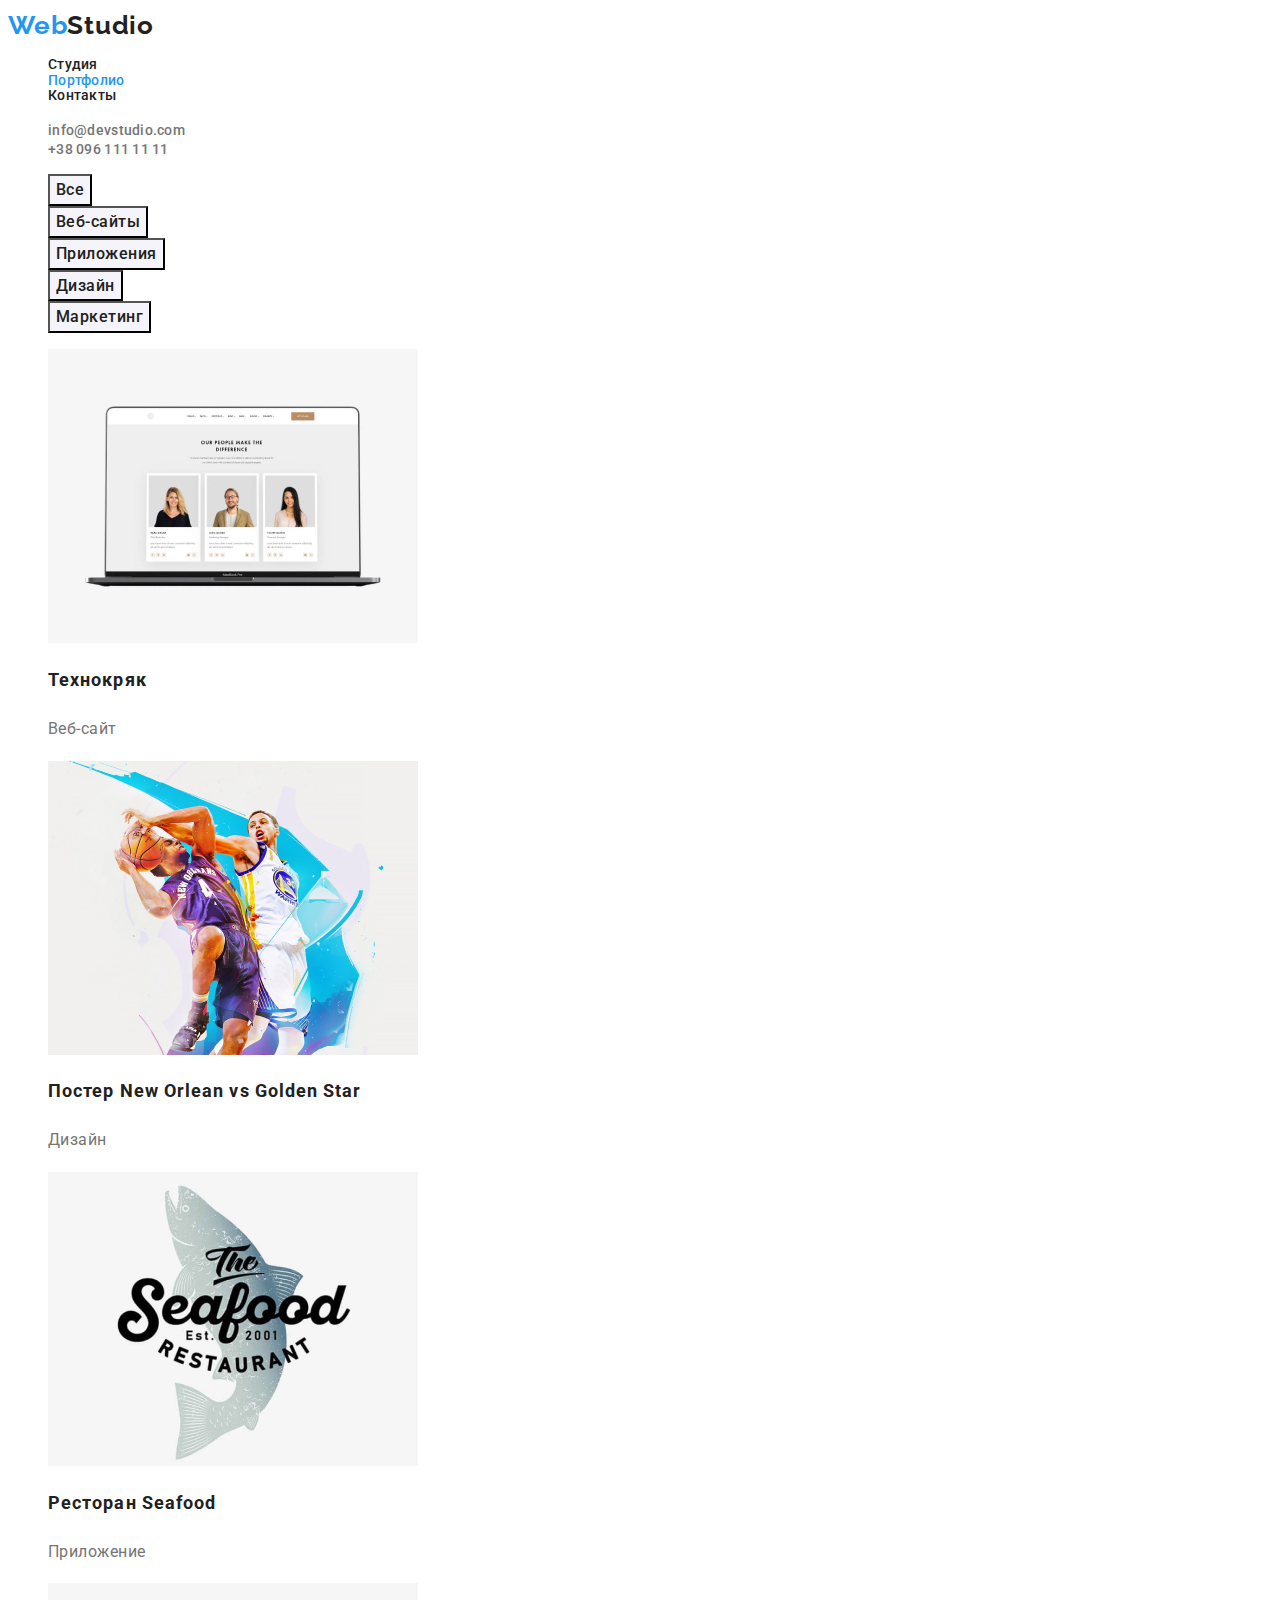
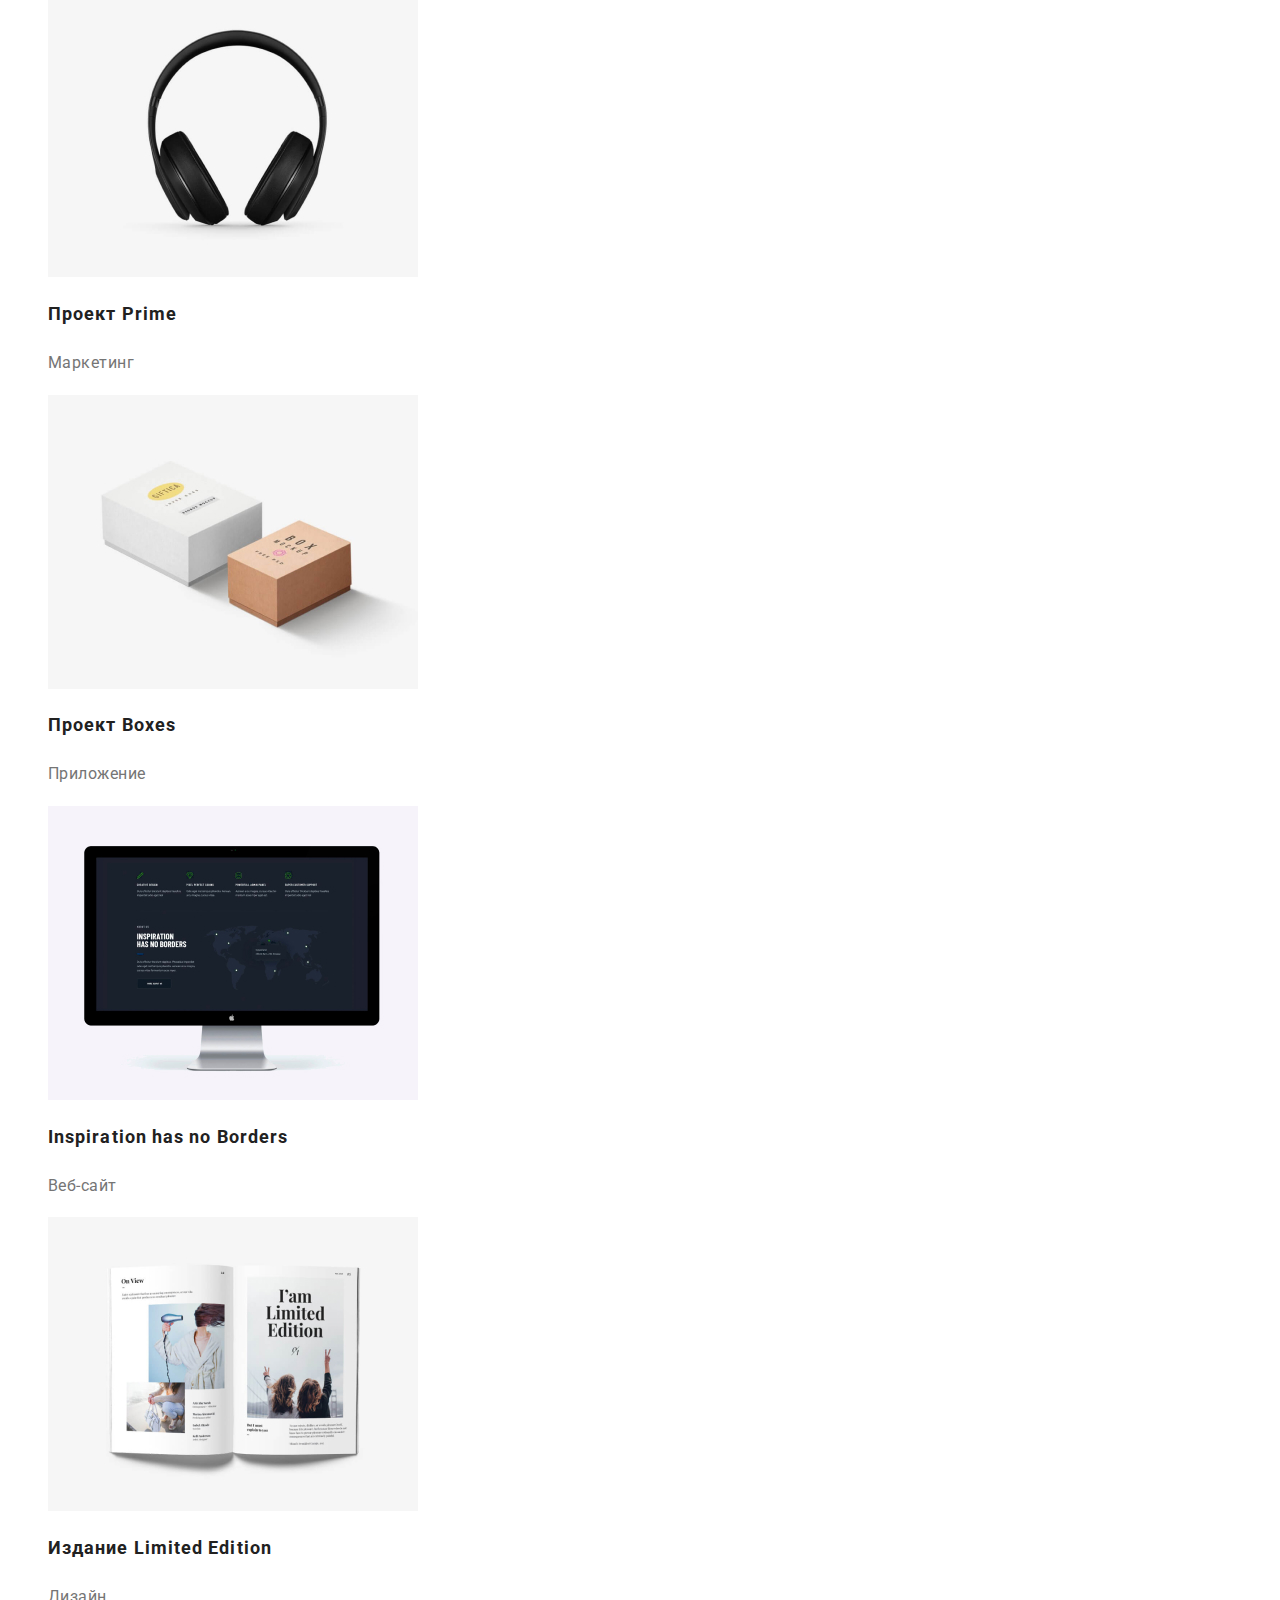
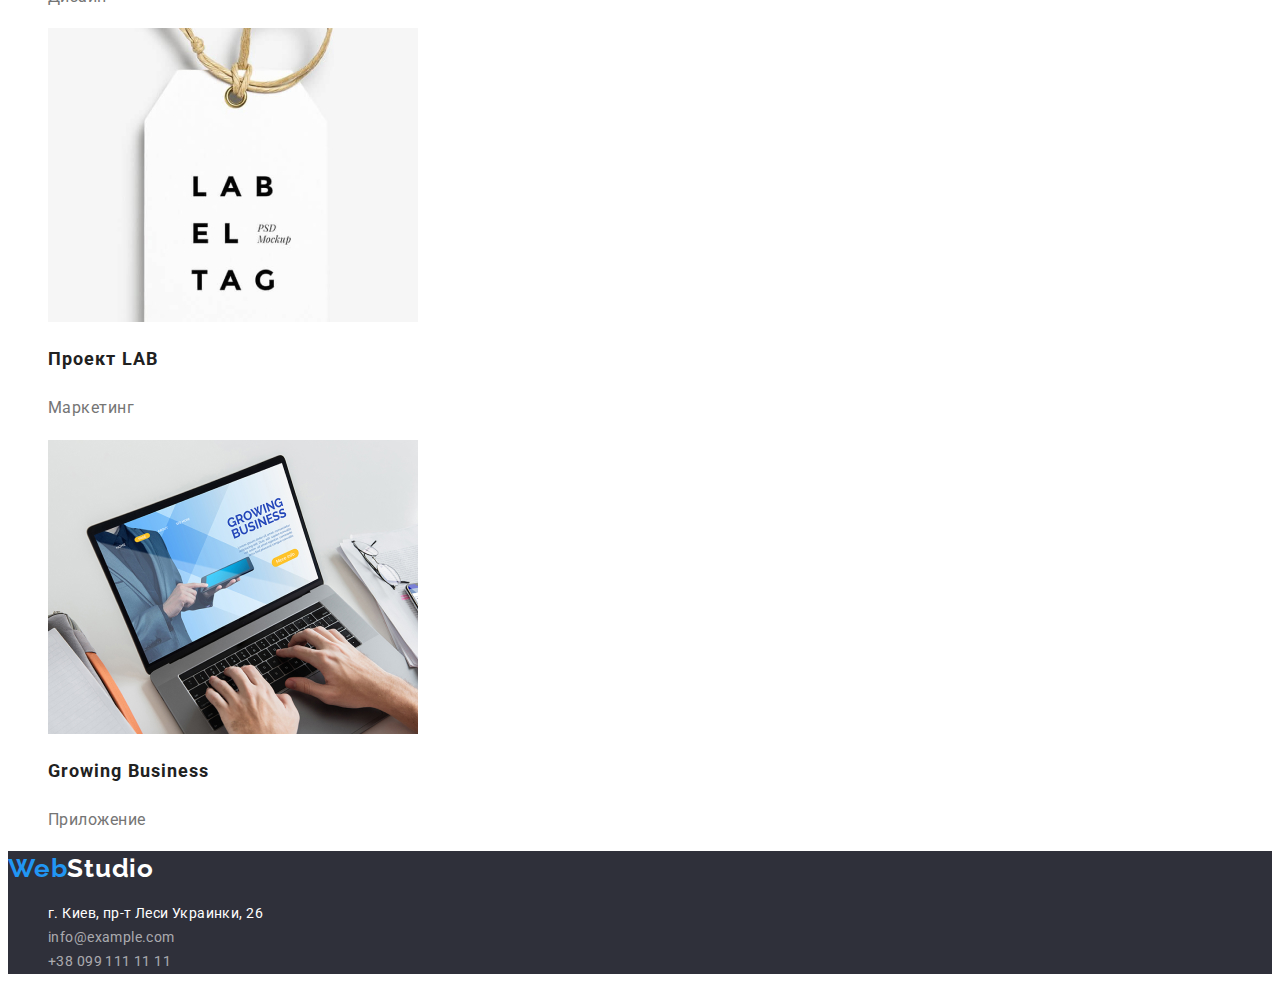
==== commit 5fe03b22: "add "." in file path INDEX.html" ====
--- a/portfolio.html
+++ b/portfolio.html
@@ -19,13 +19,13 @@
 <!--HEDER-->
 <header class="heder">
     <nav class="navigation">
-        <a href="/index.html" class="logo link" lang="en"><span class="logo-web">Web</span>Studio</a>
+        <a href="./index.html" class="logo link" lang="en"><span class="logo-web">Web</span>Studio</a>
         <ul class="navigation-list list">
             <li class="navigation-item">
                 <a href="./index.html" class="navigation-link link">Студия</a>
             </li>
             <li class="navigation-item">
-                <a href="./portfolio.html" class="navigation-link link">Портфолио</a>
+                <a href="./portfolio.html" class="navigation-link current link">Портфолио</a>
             </li>
             <li class="navigation-item">
                 <a href="" class="navigation-link link">Контакты</a>
@@ -46,7 +46,6 @@
         <section class="portfolio">
 
             <!--FILTERS-->
-            <div class="filters">
                 <ul class="filters-list list">
                     <li class="filters-item">
                         <button type="button" class="filters-button">Все</button>
@@ -64,10 +63,8 @@
                         <button type="button" class="filters-button">Маркетинг</button>
                     </li>
                 </ul>
-            </div>
-            
+                                    
             <!--PICTURES-->
-            <div class="pictures">
                 <ul class="pictures-list list">
                     <li>
                         <a href="" class="pictures-link link"> 
@@ -138,13 +135,12 @@
                         </a>
                     </li>
                 </ul>
-            </div>
         </section>
     </main>
 
 <!--Footer-->
 <footer>
-    <a href="/index.html" class="logo link" lang="en"><span class="logo-web">Web</span><span
+    <a href="./index.html" class="logo link" lang="en"><span class="logo-web">Web</span><span
             class="logo-studio">Studio</span></a>
 
     <!--Address-->
--- a/css/styles.css
+++ b/css/styles.css
@@ -9,7 +9,6 @@
 .address {
   font-style: normal;
 }
-
 /*==================== ROOT =======================*/
 :root {
   --priority-text-color: #212121;
@@ -76,6 +75,9 @@
 .navigation-link:active {
   color: var(--accent-color);
 }
+.current {
+  color: var(--accent-color);
+}
 /*==== END NAVIGATION ====*/
 
 /*==== SITE CONTACTS ====*/
@@ -197,8 +199,7 @@
 }
 .filters-button:hover,
 .filters-button:focus,
-.filters-button:active,
-.filters-button:visited {
+.filters-button:active {
   background-color: var(--accent-color);
   color: var(--wight-color);
 }
@@ -221,3 +222,5 @@
   line-height: 1.9;
   letter-spacing: 0.03em;
 }
+/*================END PICTURES ==================*/
+/************ END PORTFOLIO.html styles **********/
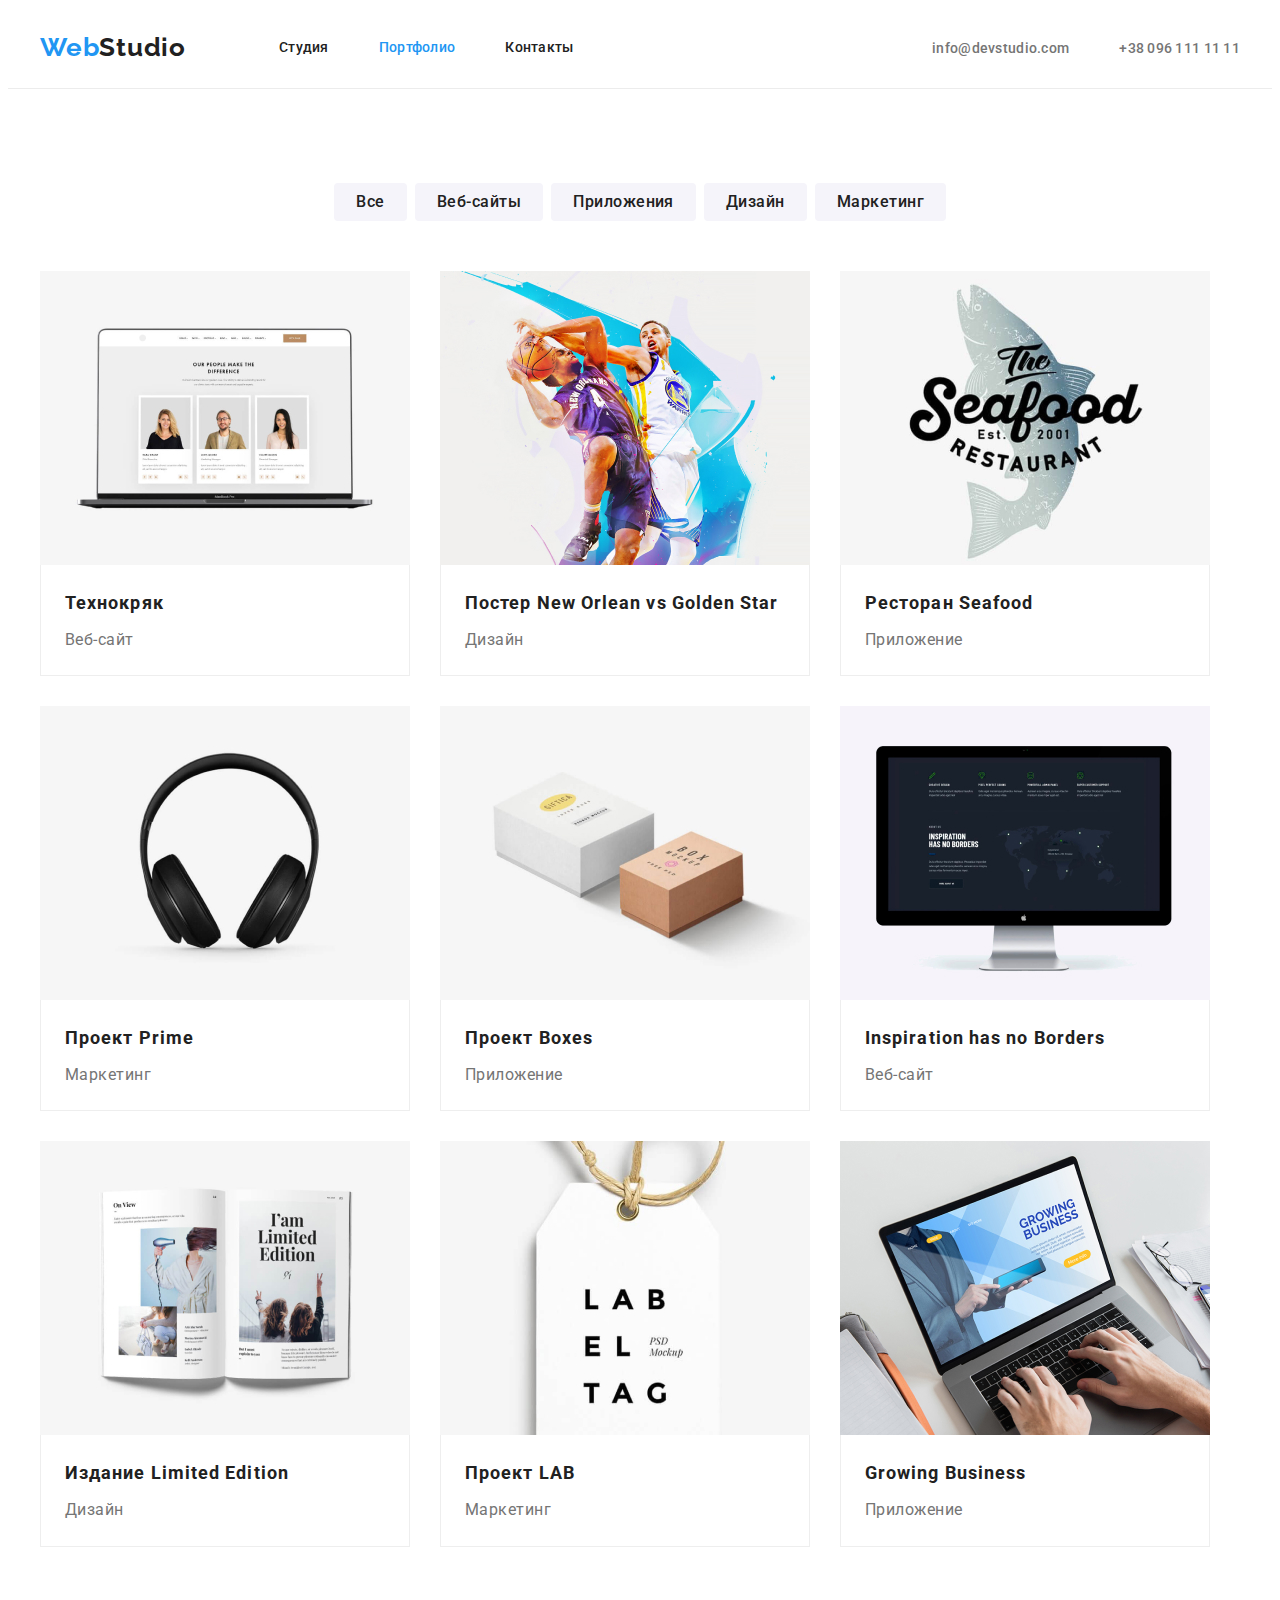
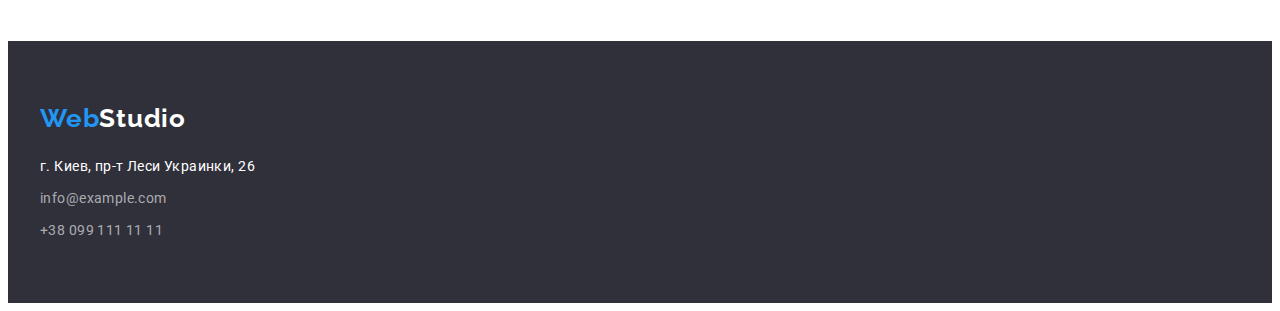
==== commit 3f312556: "Update portfolio.html" ====
--- a/portfolio.html
+++ b/portfolio.html
@@ -12,40 +12,43 @@
         integrity="sha512-oxqL25oMBPTFLK5OOR4U/Y//5oyc+3B8MJVTuGD2FLdyA+VXlhKMyQ7YjHNSI5+CLk0UdMLw1lV64dDuT1Batw=="
         crossorigin="anonymous" />
     <link rel="stylesheet" href="./css/styles.css">
-  
 </head>
+
 <body>
     
-<!--HEDER-->
-<header class="heder">
-    <nav class="navigation">
-        <a href="./index.html" class="logo link" lang="en"><span class="logo-web">Web</span>Studio</a>
-        <ul class="navigation-list list">
-            <li class="navigation-item">
-                <a href="./index.html" class="navigation-link link">Студия</a>
-            </li>
-            <li class="navigation-item">
-                <a href="./portfolio.html" class="navigation-link current link">Портфолио</a>
-            </li>
-            <li class="navigation-item">
-                <a href="" class="navigation-link link">Контакты</a>
+<!--HEADER-->
+    <header class="header">
+        <div class="container">
+            <nav class="navigation">
+                <a href="./index.html" class="logo link" lang="en"><span class="logo-web" >Web</span>Studio</a>
+                <ul class="navigation-list list">
+                    <li class="navigation-item">
+                        <a href="./index.html" class="navigation-link link">Студия</a>
+                    </li>
+                    <li class="navigation-item">
+                        <a href="./portfolio.html" class="navigation-link current link">Портфолио</a>
+                    </li>
+                    <li class="navigation-item">
+                        <a href="" class="navigation-link link">Контакты</a>
+                    </li>
+                </ul>
+            </nav>
+
+            <ul class="site-contacts list" >
+                <li class="site-contacts-item">
+                    <a href="mailto:info@devstudio.com" class="contacts link">info@devstudio.com</a>
+                </li>
+                <li class="site-contacts-item">
+                    <a href="tel:+380961111111" class="contacts link">+38 096 111 11 11</a>
                 </li>
             </ul>
-    </nav>
+       </div>
+    </header>
 
-    <ul class="site-contacts list">
-        <li>
-            <a href="mailto:info@devstudio.com" class="contacts link">info@devstudio.com</a>
-        </li>
-        <li>
-            <a href="tel:+380961111111" class="contacts link">+38 096 111 11 11</a>
-        </li>
-    </ul>
-</header>
     <main>
-        <section class="portfolio">
-
-            <!--FILTERS-->
+        <section class="portfolio section">
+            <div class="container">
+<!--FILTERS-->
                 <ul class="filters-list list">
                     <li class="filters-item">
                         <button type="button" class="filters-button">Все</button>
@@ -64,99 +67,113 @@
                     </li>
                 </ul>
                                     
-            <!--PICTURES-->
+<!--PICTURES-->
                 <ul class="pictures-list list">
-                    <li>
+                    <li class="pictures-list-item">
                         <a href="" class="pictures-link link"> 
-                        <img src="./images/portfolio/web-sites/tehno.jpg" alt="Главная страница сайта Технокряк" width="370"
-                            height="294">
-                        <h2 class="pictures-title">Технокряк</h2>
-                        <p class="pictures-text">Веб-сайт</p>
+                            <img src="./images/portfolio/web-sites/tehno.jpg" alt="Главная страница сайта Технокряк" width="370" height="294">
+                                <div class="pictures-description">
+                                    <h2 class="pictures-title">Технокряк</h2>
+                                    <p class="pictures-text">Веб-сайт</p>
+                                </div>
+                        </a>    
+                    </li>
+                    <li class="pictures-list-item">
+                        <a href="" class="pictures-link link"> 
+                        <img src="./images/portfolio/design/no-vs-gs.jpg" alt="Два баскетболиста" width="370" height="294">
+                            <div class=" pictures-description">
+                                <h2 class="pictures-title">Постер <span lang="en">New Orlean vs Golden Star</span></h2>
+                                <p class="pictures-text">Дизайн</p>
+                            </div>
                         </a>
                     </li>
-                    <li>
+                    <li class="pictures-list-item">
                         <a href="" class="pictures-link link"> 
-                        <img src="./images/portfolio/design/no-vs-gs.jpg" alt="Два баскетболиста" width="370" height="294">
-                        <h2 class="pictures-title">Постер <span lang="en">New Orlean vs Golden Star</span></h2>
-                        <p class="pictures-text">Дизайн</p>
+                        <img src="./images/portfolio/applications/seafood.jpg" alt="Логотип ресторана Seafood" width="370" height="294">
+                            <div class=" pictures-description">
+                                <h2 class="pictures-title">Ресторан <span lang="en">Seafood</span></h2>
+                                <p class="pictures-text">Приложение</p>
+                            </div>
                         </a>
                     </li>
-                    <li>
+                    <li class="pictures-list-item">
                         <a href="" class="pictures-link link"> 
-                        <img src="./images/portfolio/applications/seafood.jpg" alt="Логотип ресторана Seafood" width="370"
-                            height="294">
-                        <h2 class="pictures-title">Ресторан <span lang="en">Seafood</span></h2>
-                        <p class="pictures-text">Приложение</p>
+                            <img src="./images/portfolio/marketing/prime.jpg" alt="Наушники" width="370" height="294">
+                                <div class=" pictures-description">
+                                    <h2 class="pictures-title">Проект <span lang="en">Prime</span></h2>
+                                    <p class="pictures-text">Маркетинг</p>
+                                </div>
                         </a>
                     </li>
-                    <li>
+                    <li class="pictures-list-item">
                         <a href="" class="pictures-link link"> 
-                        <img src="./images/portfolio/marketing/prime.jpg" alt="Наушники" width="370" height="294">
-                        <h2 class="pictures-title">Проект <span lang="en">Prime</span></h2>
-                        <p class="pictures-text">Маркетинг</p>
+                            <img src="./images/portfolio/applications/boxes.jpg" alt="Две коробки:белая и коричневая" width="370" height="294">
+                                <div class=" pictures-description">
+                                    <h2 class="pictures-title">Проект <span lang="en">Boxes</span></h2>
+                                    <p class="pictures-text">Приложение</p>
+                                </div>
                         </a>
                     </li>
-                    <li>
+                    <li class="pictures-list-item">
                         <a href="" class="pictures-link link"> 
-                        <img src="./images/portfolio/applications/boxes.jpg" alt="Две коробки:белая и коричневая" width="370"
-                            height="294">
-                        <h2 class="pictures-title">Проект <span lang="en">Boxes</span></h2>
-                        <p class="pictures-text">Приложение</p>
+                            <img src="./images/portfolio/web-sites/i-h-n-b.jpg" alt="Главная страница сайта Inspiration has no Borders" width="370" height="294">
+                                <div class=" pictures-description">
+                                    <h2 lang="en" class="pictures-title">Inspiration has no Borders</h2>
+                                    <p class="pictures-text">Веб-сайт</p>
+                                </div>
                         </a>
                     </li>
-                    <li>
+                    <li class="pictures-list-item">
                         <a href="" class="pictures-link link"> 
-                        <img src="./images/portfolio/web-sites/i-h-n-b.jpg" alt="Главная страница сайта Inspiration has no Borders"
-                            width="370" height="294">
-                        <h2 lang="en" class="pictures-title">Inspiration has no Borders</h2>
-                        <p class="pictures-text">Веб-сайт</p>
+                            <img src="./images/portfolio/design/le.jpg" alt="Развертка книги" width="370" height="294">
+                                <div class=" pictures-description">
+                                    <h2 class="pictures-title">Издание <span lang="en">Limited Edition</span></h2>
+                                    <p class="pictures-text">Дизайн</p>
+                                </div>
                         </a>
                     </li>
-                    <li>
+                    <li class="pictures-list-item">
                         <a href="" class="pictures-link link"> 
-                        <img src="./images/portfolio/design/le.jpg" alt="Развертка книги" width="370" height="294">
-                        <h2 class="pictures-title">Издание <span lang="en">Limited Edition</span></h2>
-                        <p class="pictures-text">Дизайн</p>
+                            <img src="./images/portfolio/marketing/lab.jpg" alt="Белая этикетка" width="370" height="294">
+                                <div class=" pictures-description">
+                                    <h2 class="pictures-title">Проект <span lang="en">LAB</span></h2>
+                                    <p class="pictures-text">Маркетинг</p>
+                                </div>
                         </a>
                     </li>
-                    <li>
+                    <li class="pictures-list-item">
                         <a href="" class="pictures-link link"> 
-                        <img src="./images/portfolio/marketing/lab.jpg" alt="Белая этикетка" width="370" height="294">
-                        <h2 class="pictures-title">Проект <span lang="en">LAB</span></h2>
-                        <p class="pictures-text">Маркетинг</p>
-                        </a>
-                    </li>
-                    <li>
-                        <a href="" class="pictures-link link"> 
-                        <img src="./images/portfolio/applications/gb.jpg" alt="Интерфейс приложения Growing Business" width="370"
-                            height="294">
-                        <h2 lang="en" class="pictures-title">Growing Business</h2>
-                        <p class="pictures-text">Приложение</p>
+                            <img src="./images/portfolio/applications/gb.jpg" alt="Интерфейс приложения Growing Business" width="370" height="294">
+                                <div class=" pictures-description">
+                                    <h2 lang="en" class="pictures-title">Growing Business</h2>
+                                    <p class="pictures-text">Приложение</p>
+                                </div>
                         </a>
                     </li>
                 </ul>
+            </div>
         </section>
     </main>
 
 <!--Footer-->
-<footer>
-    <a href="./index.html" class="logo link" lang="en"><span class="logo-web">Web</span><span
-            class="logo-studio">Studio</span></a>
+    <footer class="footer">
+        <div class="container">
+            <a href="./index.html" class="logo link" lang="en"><span class="logo-web">Web</span><span class="logo-studio">Studio</span></a>
 
-    <!--Address-->
-    <address class="address">
-        <ul class="address-list list">
-            <li class="address-item-location"> <a href="https://goo.gl/maps/oQdtfQdhAtJSonEbA"
-                    class="address-in-map link">г. Киев, пр-т Леси Украинки, 26</a>
-            </li>
-            <li class="address-item">
-                <a href="mailto:info@example.com" class="address-mail link">info@example.com</a>
-            </li>
-            <li class="address-item">
-                <a href="tel:+380991111111" class="address-tel link">+38 099 111 11 11</a>
-            </li>
-        </ul>
-    </address>
-</footer>
+<!--Address-->
+            <address class="address">
+                <ul class="address-list list">
+                    <li class="address-item"> <a href="https://goo.gl/maps/oQdtfQdhAtJSonEbA" class="address-in-map link">г. Киев, пр-т Леси Украинки, 26</a> 
+                    </li>
+                    <li class="address-item">
+                        <a href="mailto:info@example.com" class="address-mail link">info@example.com</a>
+                    </li>
+                    <li class="address-item">
+                        <a href="tel:+380991111111" class="address-tel link">+38 099 111 11 11</a>
+                    </li>
+                </ul>
+            </address>
+        </div>
+    </footer>
 </body>
 </html>--- a/css/styles.css
+++ b/css/styles.css
@@ -1,14 +1,5 @@
 /*************** INDEX.html styles ****************/
 
-.link {
-  text-decoration: none;
-}
-.list {
-  list-style: none;
-}
-.address {
-  font-style: normal;
-}
 /*==================== ROOT =======================*/
 :root {
   --priority-text-color: #212121;
@@ -22,8 +13,38 @@
   --secondary-font: "Raleway", sans-serif;
 }
 /*==================== END ROOT ===================*/
-
-/*================== CONPONENTS ===================*/
+.link {
+  text-decoration: none;
+}
+
+.list {
+  list-style: none;
+}
+
+.address {
+  font-style: normal;
+}
+
+img {
+  display: block;
+}
+
+h1,
+h2,
+h3,
+h4,
+h5,
+h6,
+p {
+  margin: 0px;
+}
+
+ul,
+ol {
+  margin: 0px;
+  padding: 0px;
+}
+/*================== COMPONENTS ===================*/
 /*for "WHAT WE DO" and "OUR TEAM"*/
 .section-title {
   font-weight: 700;
@@ -31,8 +52,25 @@
   line-height: 1.17;
   text-align: center;
   letter-spacing: 0.03em;
-}
-/*================== END CONPONENTS ===============*/
+
+  margin-bottom: 50px;
+}
+
+/*for all SECTION*/
+.container {
+  width: 1200px;
+
+  margin-left: auto;
+  margin-right: auto;
+  padding-left: 15px;
+  padding-right: 15px;
+}
+
+.section {
+  padding-top: 94px;
+  padding-bottom: 94px;
+}
+/*================== END COMPONENTS ===============*/
 
 /*==================== BODY =======================*/
 body {
@@ -50,37 +88,86 @@
   line-height: 1.33;
   letter-spacing: 0.03em;
   color: var(--priority-text-color);
-}
+
+  margin-right: 93px;
+  padding-top: 22px;
+  padding-bottom: 23px;
+}
+
 .logo-web {
   color: var(--accent-color);
 }
+
 .logo-studio {
   color: var(--wight-color);
 }
+
+.visually-hidden {
+  position: absolute !important;
+  clip: rect(1px 1px 1px 1px); /* IE6, IE7 */
+  clip: rect(1px, 1px, 1px, 1px);
+  padding: 0 !important;
+  border: 0 !important;
+  height: 1px !important;
+  width: 1px !important;
+  overflow: hidden;
+}
 /*==================== END LOGO ====================*/
 
-/*===================== HEDER ======================*/
+/*===================== HEADER ======================*/
+.header {
+  border-bottom: 1px solid #ececec;
+  box-sizing: border-box;
+}
+
+.header > .container {
+  display: flex;
+  align-items: center;
+}
 /*==== NAVIGATION ====*/
 .navigation {
   font-weight: 500;
   font-size: 14px;
   line-height: 1.14;
   letter-spacing: 0.02em;
-}
+
+  display: flex;
+  align-items: center;
+}
+
+.navigation-item:not(:last-child) {
+  margin-right: 50px;
+}
+
+.navigation-list {
+  display: flex;
+  align-items: center;
+}
+
 .navigation-link {
   color: var(--priority-text-color);
-}
+
+  padding-top: 32px;
+  padding-bottom: 31px;
+}
+
 .navigation-link:hover,
 .navigation-link:focus,
 .navigation-link:active {
   color: var(--accent-color);
 }
+
 .current {
   color: var(--accent-color);
 }
 /*==== END NAVIGATION ====*/
 
 /*==== SITE CONTACTS ====*/
+.site-contacts {
+  display: flex;
+  margin-left: auto;
+}
+
 .site-contacts .contacts {
   font-weight: 500;
   font-size: 14px;
@@ -88,49 +175,95 @@
   letter-spacing: 0.02em;
   color: var(--secondary-text-color);
 }
+
 .site-contacts .contacts:hover,
 .site-contacts .contacts:focus {
   color: var(--accent-color);
 }
+
+.site-contacts-item > .contacts {
+  padding-top: 32px;
+  padding-bottom: 31px;
+}
+
+.site-contacts-item:not(:last-child) {
+  margin-right: 50px;
+}
 /*==== END SITE CONTACTS ====*/
-/*=================== END HEDER ==================*/
+/*=================== END HEADER ==================*/
 
 /*==================== HERO ======================*/
 .hero {
   background-color: var(--secondary-background-color);
+
+  padding-top: 200px;
+  padding-bottom: 200px;
+
+  text-align: center;
 }
 .hero-text {
   font-weight: 900;
   font-size: 44px;
   line-height: 1.36;
-  text-align: center;
+
   letter-spacing: 0.06em;
   text-transform: uppercase;
   color: var(--wight-color);
-}
+
+  max-width: 696px;
+
+  margin-bottom: 30px;
+  margin-left: auto;
+  margin-right: auto;
+}
+
 .hero-btn {
   font-family: var(--main-font);
   font-weight: 700;
   font-size: 16px;
   line-height: 1.88;
-  display: flex;
-  align-items: center;
   text-align: center;
   letter-spacing: 0.06em;
+  color: var(--wight-color);
+
   background-color: var(--accent-color);
-  color: var(--wight-color);
+
   cursor: pointer;
+  min-width: 200px;
+  padding: 10px 32px;
+  box-shadow: 0px 4px 4px rgba(0, 0, 0, 0.15);
+  border-radius: 4px;
+  border: 0px;
 }
 /*=================== END HERO ===================*/
 
 /*================== FEATURES ====================*/
+.features {
+  padding-bottom: 47px;
+}
+
+.feature-list-item {
+  width: 270px;
+}
+
+.feature-list-item:not(:last-child) {
+  margin-right: 30px;
+}
+
+.features-list {
+  display: flex;
+}
+
 .feature-item-title {
   font-weight: 700;
   font-size: 14px;
   line-height: 1.14;
   letter-spacing: 0.03em;
   text-transform: uppercase;
-}
+
+  margin-bottom: 10px;
+}
+
 .features-item {
   color: var(--secondary-text-color);
   font-weight: 400;
@@ -140,16 +273,60 @@
 }
 /*================= END FEATURES ================*/
 
+/*================== WHAT WE DO =================*/
+.what-we-do-section {
+  padding-top: 47px;
+}
+
+.what-we-do {
+  display: flex;
+}
+
+.what-we-do-item:not(:last-child) {
+  margin-right: 30px;
+}
+
+/*================ END WHAT WE DO ================*/
+
 /*================= OUR TEAM ====================*/
 .team {
   background-color: var(--priority-background-color);
 }
+
+.team-members {
+  display: flex;
+}
+
+.team-members-item {
+  width: 270px;
+
+  box-shadow: 0px 1px 3px rgba(0, 0, 0, 0.12), 0px 1px 1px rgba(0, 0, 0, 0.14),
+    0px 2px 1px rgba(0, 0, 0, 0.2);
+  border-radius: 0px 0px 4px 4px;
+}
+
+.team-members-description {
+  padding-bottom: 30px;
+  padding-top: 30px;
+
+  text-align: center;
+
+  background: #ffffff;
+}
+
+.team-members-item:not(:last-child) {
+  margin-right: 30px;
+}
+
 .team-members-name {
   font-weight: 500;
   font-size: 16px;
   line-height: 1.19;
   letter-spacing: 0.03em;
-}
+
+  margin-bottom: 10px;
+}
+
 .team-members-profession {
   font-weight: 400;
   font-size: 16px;
@@ -160,10 +337,28 @@
 /*================ END OUR TEAM =================*/
 
 /*================== FOOTER =====================*/
-footer {
+.footer {
   background-color: var(--secondary-background-color);
-}
+
+  padding-top: 60px;
+  padding-bottom: 60px;
+}
+
+.footer > .container > .logo {
+  padding-top: 0px;
+  padding-bottom: 0px;
+  margin-right: 0px;
+}
+
 /*========== ADDRESS ========*/
+.address {
+  margin-top: 20px;
+}
+
+.address-item:not(:last-child) {
+  margin-bottom: 8px;
+}
+
 .address-in-map {
   font-weight: 400;
   font-size: 14px;
@@ -171,6 +366,7 @@
   letter-spacing: 0.03em;
   color: var(--wight-color);
 }
+
 .address-mail,
 .address-tel {
   font-weight: 400;
@@ -187,6 +383,17 @@
 
 /************* PORTFOLIO.html styles *************/
 /*================ FILTERS =======================*/
+.filters-list {
+  margin-bottom: 50px;
+
+  display: flex;
+  justify-content: center;
+}
+
+.filters-item:not(:last-child) {
+  margin-right: 8px;
+}
+
 .filters-button {
   font-family: var(--main-font);
   color: var(--priority-text-color);
@@ -194,8 +401,15 @@
   font-size: 16px;
   line-height: 1.61;
   letter-spacing: 0.03em;
+
   background-color: var(--priority-background-color);
+
   cursor: pointer;
+  border-radius: 4px;
+  min-width: 73px;
+  height: 38px;
+  padding: 6px 22px;
+  border: 0px;
 }
 .filters-button:hover,
 .filters-button:focus,
@@ -206,6 +420,35 @@
 /*================ END FILTERS ==================*/
 
 /*================== PICTURES ===================*/
+.pictures-list {
+  display: flex;
+  flex-wrap: wrap;
+}
+
+.pictures-list-item {
+  box-sizing: border-box;
+
+  width: 370px;
+
+  margin-right: 30px;
+  margin-bottom: 30px;
+}
+
+.pictures-list-item:nth-child(3n) {
+  margin-right: 0px;
+}
+
+.pictures-list-item:nth-last-child(-n + 3) {
+  margin-bottom: 0px;
+}
+
+.pictures-description {
+  box-sizing: border-box;
+  border: 1px solid #eeeeee;
+  border-top: none;
+
+  padding: 20px 24px;
+}
 
 .pictures-title {
   font-family: var(--main-font);
@@ -214,7 +457,10 @@
   font-size: 18px;
   line-height: 2;
   letter-spacing: 0.06em;
-}
+
+  margin-bottom: 4px;
+}
+
 .pictures-text {
   color: var(--secondary-text-color);
   font-weight: 400;
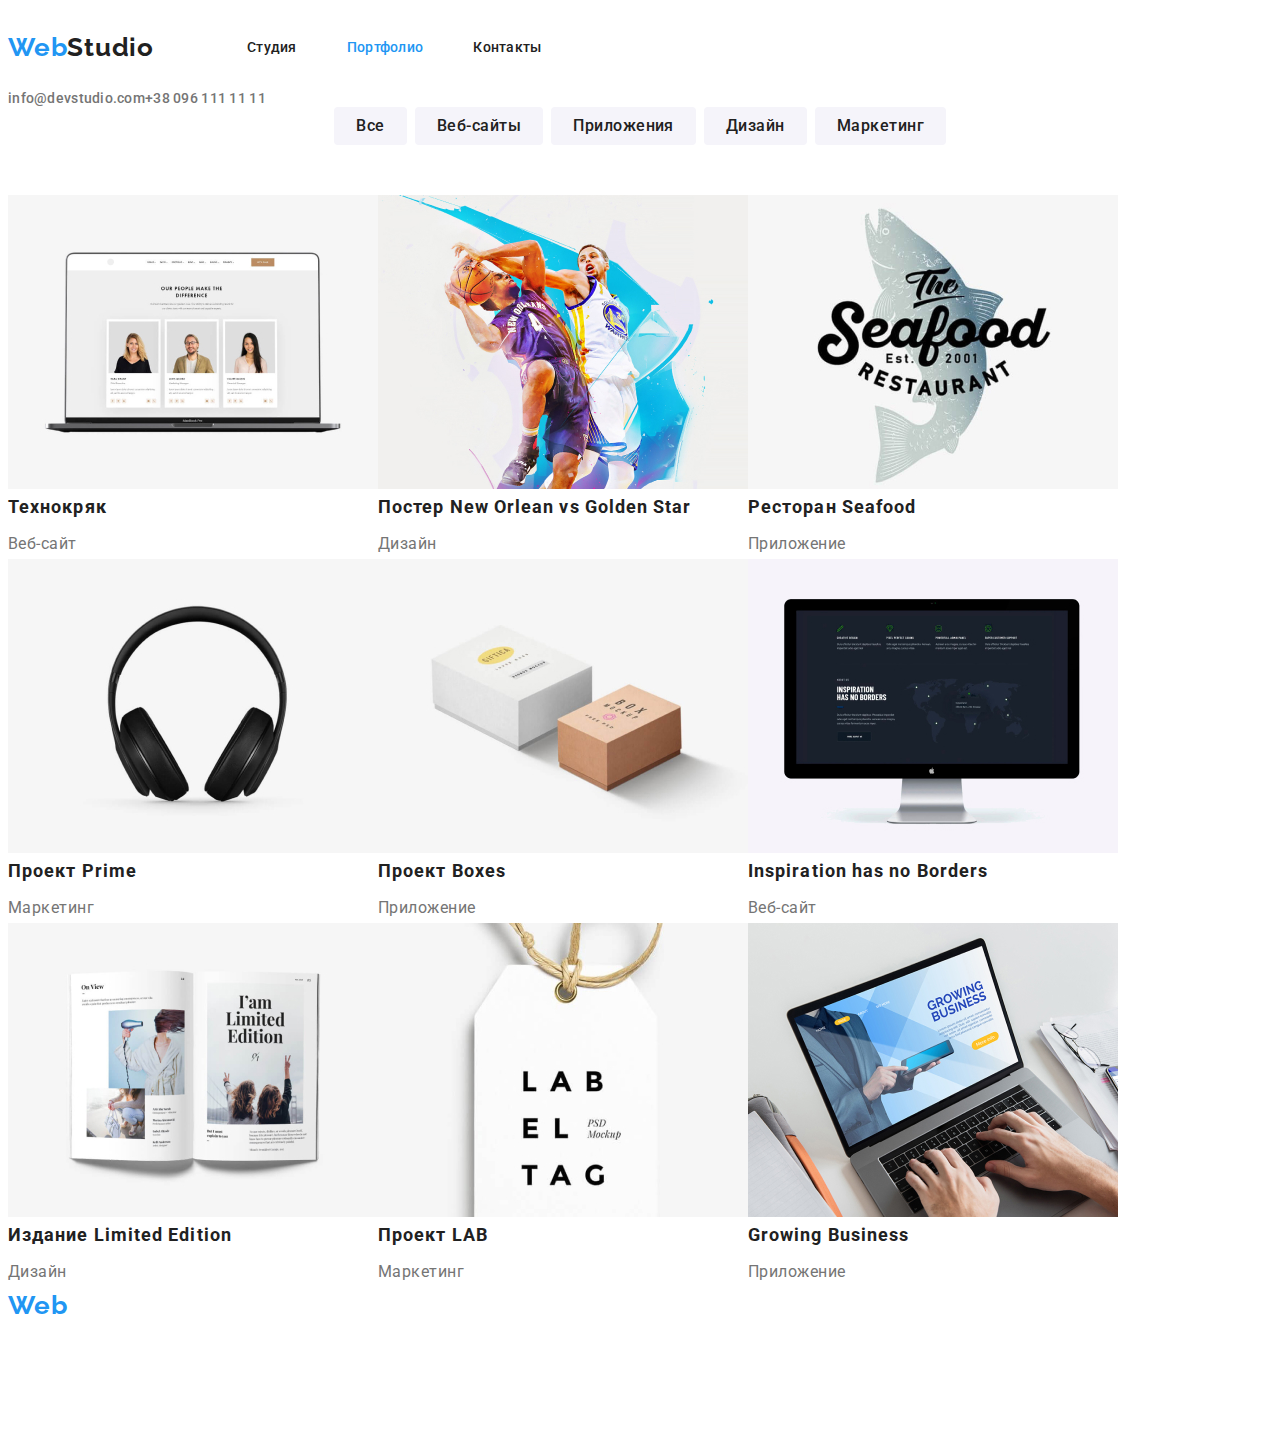
==== commit 6e8401a7: "Update portfolio.html" ====
--- a/portfolio.html
+++ b/portfolio.html
@@ -12,43 +12,40 @@
         integrity="sha512-oxqL25oMBPTFLK5OOR4U/Y//5oyc+3B8MJVTuGD2FLdyA+VXlhKMyQ7YjHNSI5+CLk0UdMLw1lV64dDuT1Batw=="
         crossorigin="anonymous" />
     <link rel="stylesheet" href="./css/styles.css">
+  
 </head>
-
 <body>
     
-<!--HEADER-->
-    <header class="header">
-        <div class="container">
-            <nav class="navigation">
-                <a href="./index.html" class="logo link" lang="en"><span class="logo-web" >Web</span>Studio</a>
-                <ul class="navigation-list list">
-                    <li class="navigation-item">
-                        <a href="./index.html" class="navigation-link link">Студия</a>
-                    </li>
-                    <li class="navigation-item">
-                        <a href="./portfolio.html" class="navigation-link current link">Портфолио</a>
-                    </li>
-                    <li class="navigation-item">
-                        <a href="" class="navigation-link link">Контакты</a>
-                    </li>
-                </ul>
-            </nav>
-
-            <ul class="site-contacts list" >
-                <li class="site-contacts-item">
-                    <a href="mailto:info@devstudio.com" class="contacts link">info@devstudio.com</a>
-                </li>
-                <li class="site-contacts-item">
-                    <a href="tel:+380961111111" class="contacts link">+38 096 111 11 11</a>
+<!--HEDER-->
+<header class="heder">
+    <nav class="navigation">
+        <a href="./index.html" class="logo link" lang="en"><span class="logo-web">Web</span>Studio</a>
+        <ul class="navigation-list list">
+            <li class="navigation-item">
+                <a href="./index.html" class="navigation-link link">Студия</a>
+            </li>
+            <li class="navigation-item">
+                <a href="./portfolio.html" class="navigation-link current link">Портфолио</a>
+            </li>
+            <li class="navigation-item">
+                <a href="" class="navigation-link link">Контакты</a>
                 </li>
             </ul>
-       </div>
-    </header>
+    </nav>
 
+    <ul class="site-contacts list">
+        <li>
+            <a href="mailto:info@devstudio.com" class="contacts link">info@devstudio.com</a>
+        </li>
+        <li>
+            <a href="tel:+380961111111" class="contacts link">+38 096 111 11 11</a>
+        </li>
+    </ul>
+</header>
     <main>
-        <section class="portfolio section">
-            <div class="container">
-<!--FILTERS-->
+        <section class="portfolio">
+
+            <!--FILTERS-->
                 <ul class="filters-list list">
                     <li class="filters-item">
                         <button type="button" class="filters-button">Все</button>
@@ -67,113 +64,99 @@
                     </li>
                 </ul>
                                     
-<!--PICTURES-->
+            <!--PICTURES-->
                 <ul class="pictures-list list">
-                    <li class="pictures-list-item">
+                    <li>
                         <a href="" class="pictures-link link"> 
-                            <img src="./images/portfolio/web-sites/tehno.jpg" alt="Главная страница сайта Технокряк" width="370" height="294">
-                                <div class="pictures-description">
-                                    <h2 class="pictures-title">Технокряк</h2>
-                                    <p class="pictures-text">Веб-сайт</p>
-                                </div>
-                        </a>    
+                        <img src="./images/portfolio/web-sites/tehno.jpg" alt="Главная страница сайта Технокряк" width="370"
+                            height="294">
+                        <h2 class="pictures-title">Технокряк</h2>
+                        <p class="pictures-text">Веб-сайт</p>
+                        </a>
                     </li>
-                    <li class="pictures-list-item">
+                    <li>
                         <a href="" class="pictures-link link"> 
                         <img src="./images/portfolio/design/no-vs-gs.jpg" alt="Два баскетболиста" width="370" height="294">
-                            <div class=" pictures-description">
-                                <h2 class="pictures-title">Постер <span lang="en">New Orlean vs Golden Star</span></h2>
-                                <p class="pictures-text">Дизайн</p>
-                            </div>
+                        <h2 class="pictures-title">Постер <span lang="en">New Orlean vs Golden Star</span></h2>
+                        <p class="pictures-text">Дизайн</p>
                         </a>
                     </li>
-                    <li class="pictures-list-item">
+                    <li>
                         <a href="" class="pictures-link link"> 
-                        <img src="./images/portfolio/applications/seafood.jpg" alt="Логотип ресторана Seafood" width="370" height="294">
-                            <div class=" pictures-description">
-                                <h2 class="pictures-title">Ресторан <span lang="en">Seafood</span></h2>
-                                <p class="pictures-text">Приложение</p>
-                            </div>
+                        <img src="./images/portfolio/applications/seafood.jpg" alt="Логотип ресторана Seafood" width="370"
+                            height="294">
+                        <h2 class="pictures-title">Ресторан <span lang="en">Seafood</span></h2>
+                        <p class="pictures-text">Приложение</p>
                         </a>
                     </li>
-                    <li class="pictures-list-item">
+                    <li>
                         <a href="" class="pictures-link link"> 
-                            <img src="./images/portfolio/marketing/prime.jpg" alt="Наушники" width="370" height="294">
-                                <div class=" pictures-description">
-                                    <h2 class="pictures-title">Проект <span lang="en">Prime</span></h2>
-                                    <p class="pictures-text">Маркетинг</p>
-                                </div>
+                        <img src="./images/portfolio/marketing/prime.jpg" alt="Наушники" width="370" height="294">
+                        <h2 class="pictures-title">Проект <span lang="en">Prime</span></h2>
+                        <p class="pictures-text">Маркетинг</p>
                         </a>
                     </li>
-                    <li class="pictures-list-item">
+                    <li>
                         <a href="" class="pictures-link link"> 
-                            <img src="./images/portfolio/applications/boxes.jpg" alt="Две коробки:белая и коричневая" width="370" height="294">
-                                <div class=" pictures-description">
-                                    <h2 class="pictures-title">Проект <span lang="en">Boxes</span></h2>
-                                    <p class="pictures-text">Приложение</p>
-                                </div>
+                        <img src="./images/portfolio/applications/boxes.jpg" alt="Две коробки:белая и коричневая" width="370"
+                            height="294">
+                        <h2 class="pictures-title">Проект <span lang="en">Boxes</span></h2>
+                        <p class="pictures-text">Приложение</p>
                         </a>
                     </li>
-                    <li class="pictures-list-item">
+                    <li>
                         <a href="" class="pictures-link link"> 
-                            <img src="./images/portfolio/web-sites/i-h-n-b.jpg" alt="Главная страница сайта Inspiration has no Borders" width="370" height="294">
-                                <div class=" pictures-description">
-                                    <h2 lang="en" class="pictures-title">Inspiration has no Borders</h2>
-                                    <p class="pictures-text">Веб-сайт</p>
-                                </div>
+                        <img src="./images/portfolio/web-sites/i-h-n-b.jpg" alt="Главная страница сайта Inspiration has no Borders"
+                            width="370" height="294">
+                        <h2 lang="en" class="pictures-title">Inspiration has no Borders</h2>
+                        <p class="pictures-text">Веб-сайт</p>
                         </a>
                     </li>
-                    <li class="pictures-list-item">
+                    <li>
                         <a href="" class="pictures-link link"> 
-                            <img src="./images/portfolio/design/le.jpg" alt="Развертка книги" width="370" height="294">
-                                <div class=" pictures-description">
-                                    <h2 class="pictures-title">Издание <span lang="en">Limited Edition</span></h2>
-                                    <p class="pictures-text">Дизайн</p>
-                                </div>
+                        <img src="./images/portfolio/design/le.jpg" alt="Развертка книги" width="370" height="294">
+                        <h2 class="pictures-title">Издание <span lang="en">Limited Edition</span></h2>
+                        <p class="pictures-text">Дизайн</p>
                         </a>
                     </li>
-                    <li class="pictures-list-item">
+                    <li>
                         <a href="" class="pictures-link link"> 
-                            <img src="./images/portfolio/marketing/lab.jpg" alt="Белая этикетка" width="370" height="294">
-                                <div class=" pictures-description">
-                                    <h2 class="pictures-title">Проект <span lang="en">LAB</span></h2>
-                                    <p class="pictures-text">Маркетинг</p>
-                                </div>
+                        <img src="./images/portfolio/marketing/lab.jpg" alt="Белая этикетка" width="370" height="294">
+                        <h2 class="pictures-title">Проект <span lang="en">LAB</span></h2>
+                        <p class="pictures-text">Маркетинг</p>
                         </a>
                     </li>
-                    <li class="pictures-list-item">
+                    <li>
                         <a href="" class="pictures-link link"> 
-                            <img src="./images/portfolio/applications/gb.jpg" alt="Интерфейс приложения Growing Business" width="370" height="294">
-                                <div class=" pictures-description">
-                                    <h2 lang="en" class="pictures-title">Growing Business</h2>
-                                    <p class="pictures-text">Приложение</p>
-                                </div>
+                        <img src="./images/portfolio/applications/gb.jpg" alt="Интерфейс приложения Growing Business" width="370"
+                            height="294">
+                        <h2 lang="en" class="pictures-title">Growing Business</h2>
+                        <p class="pictures-text">Приложение</p>
                         </a>
                     </li>
                 </ul>
-            </div>
         </section>
     </main>
 
 <!--Footer-->
-    <footer class="footer">
-        <div class="container">
-            <a href="./index.html" class="logo link" lang="en"><span class="logo-web">Web</span><span class="logo-studio">Studio</span></a>
+<footer>
+    <a href="./index.html" class="logo link" lang="en"><span class="logo-web">Web</span><span
+            class="logo-studio">Studio</span></a>
 
-<!--Address-->
-            <address class="address">
-                <ul class="address-list list">
-                    <li class="address-item"> <a href="https://goo.gl/maps/oQdtfQdhAtJSonEbA" class="address-in-map link">г. Киев, пр-т Леси Украинки, 26</a> 
-                    </li>
-                    <li class="address-item">
-                        <a href="mailto:info@example.com" class="address-mail link">info@example.com</a>
-                    </li>
-                    <li class="address-item">
-                        <a href="tel:+380991111111" class="address-tel link">+38 099 111 11 11</a>
-                    </li>
-                </ul>
-            </address>
-        </div>
-    </footer>
+    <!--Address-->
+    <address class="address">
+        <ul class="address-list list">
+            <li class="address-item-location"> <a href="https://goo.gl/maps/oQdtfQdhAtJSonEbA"
+                    class="address-in-map link">г. Киев, пр-т Леси Украинки, 26</a>
+            </li>
+            <li class="address-item">
+                <a href="mailto:info@example.com" class="address-mail link">info@example.com</a>
+            </li>
+            <li class="address-item">
+                <a href="tel:+380991111111" class="address-tel link">+38 099 111 11 11</a>
+            </li>
+        </ul>
+    </address>
+</footer>
 </body>
-</html>+</html>
